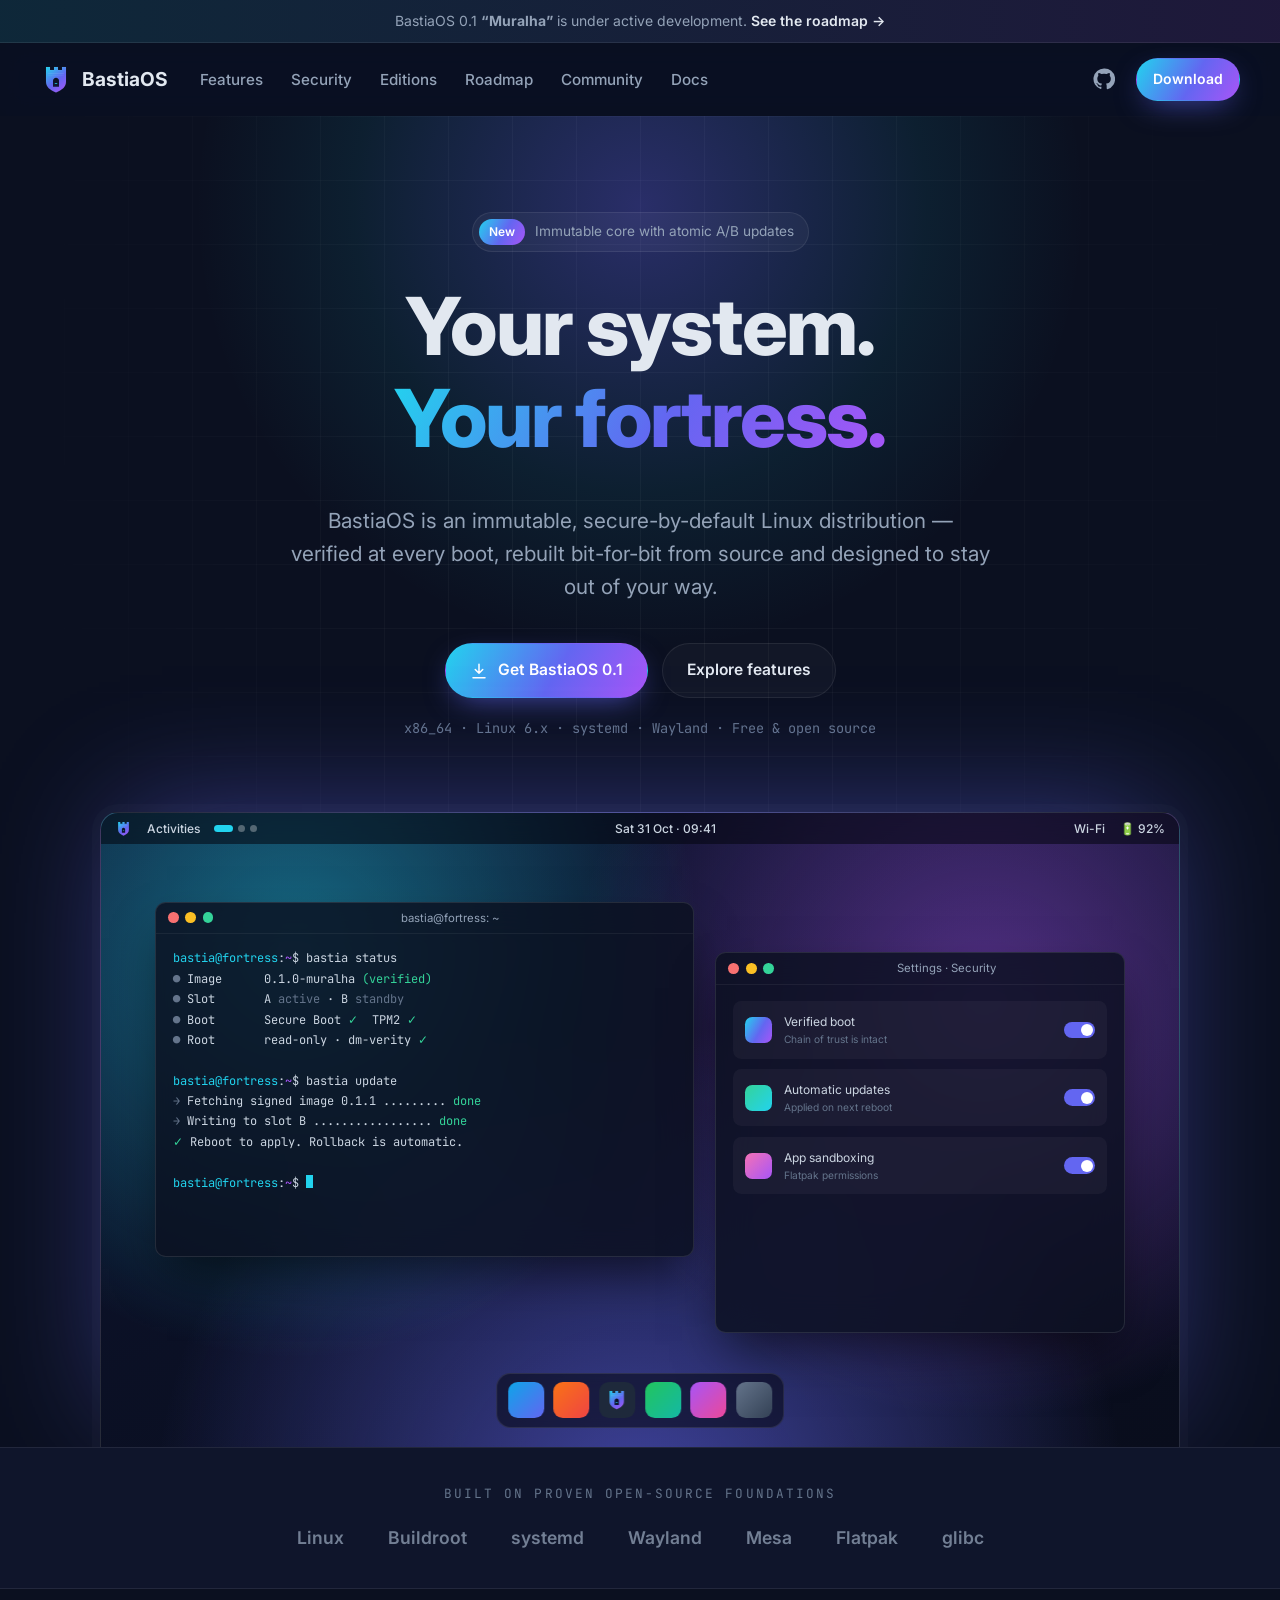
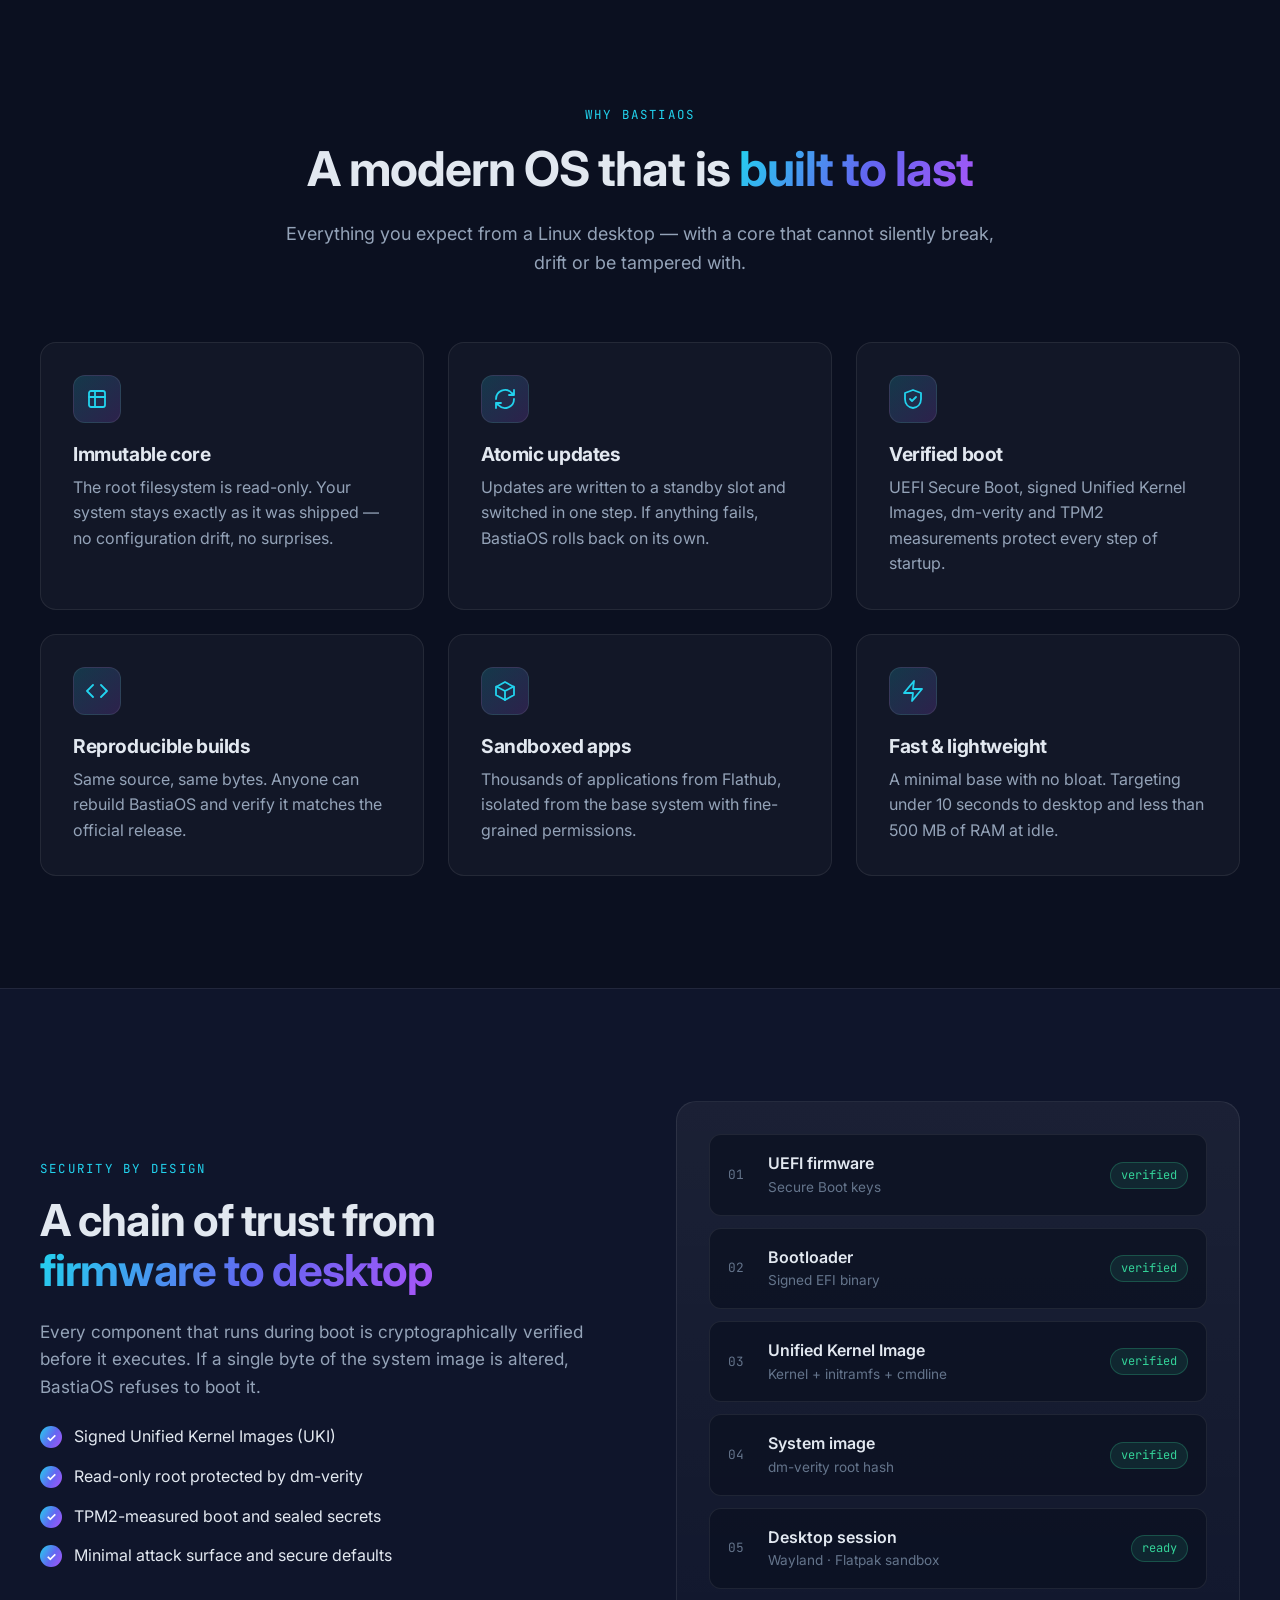
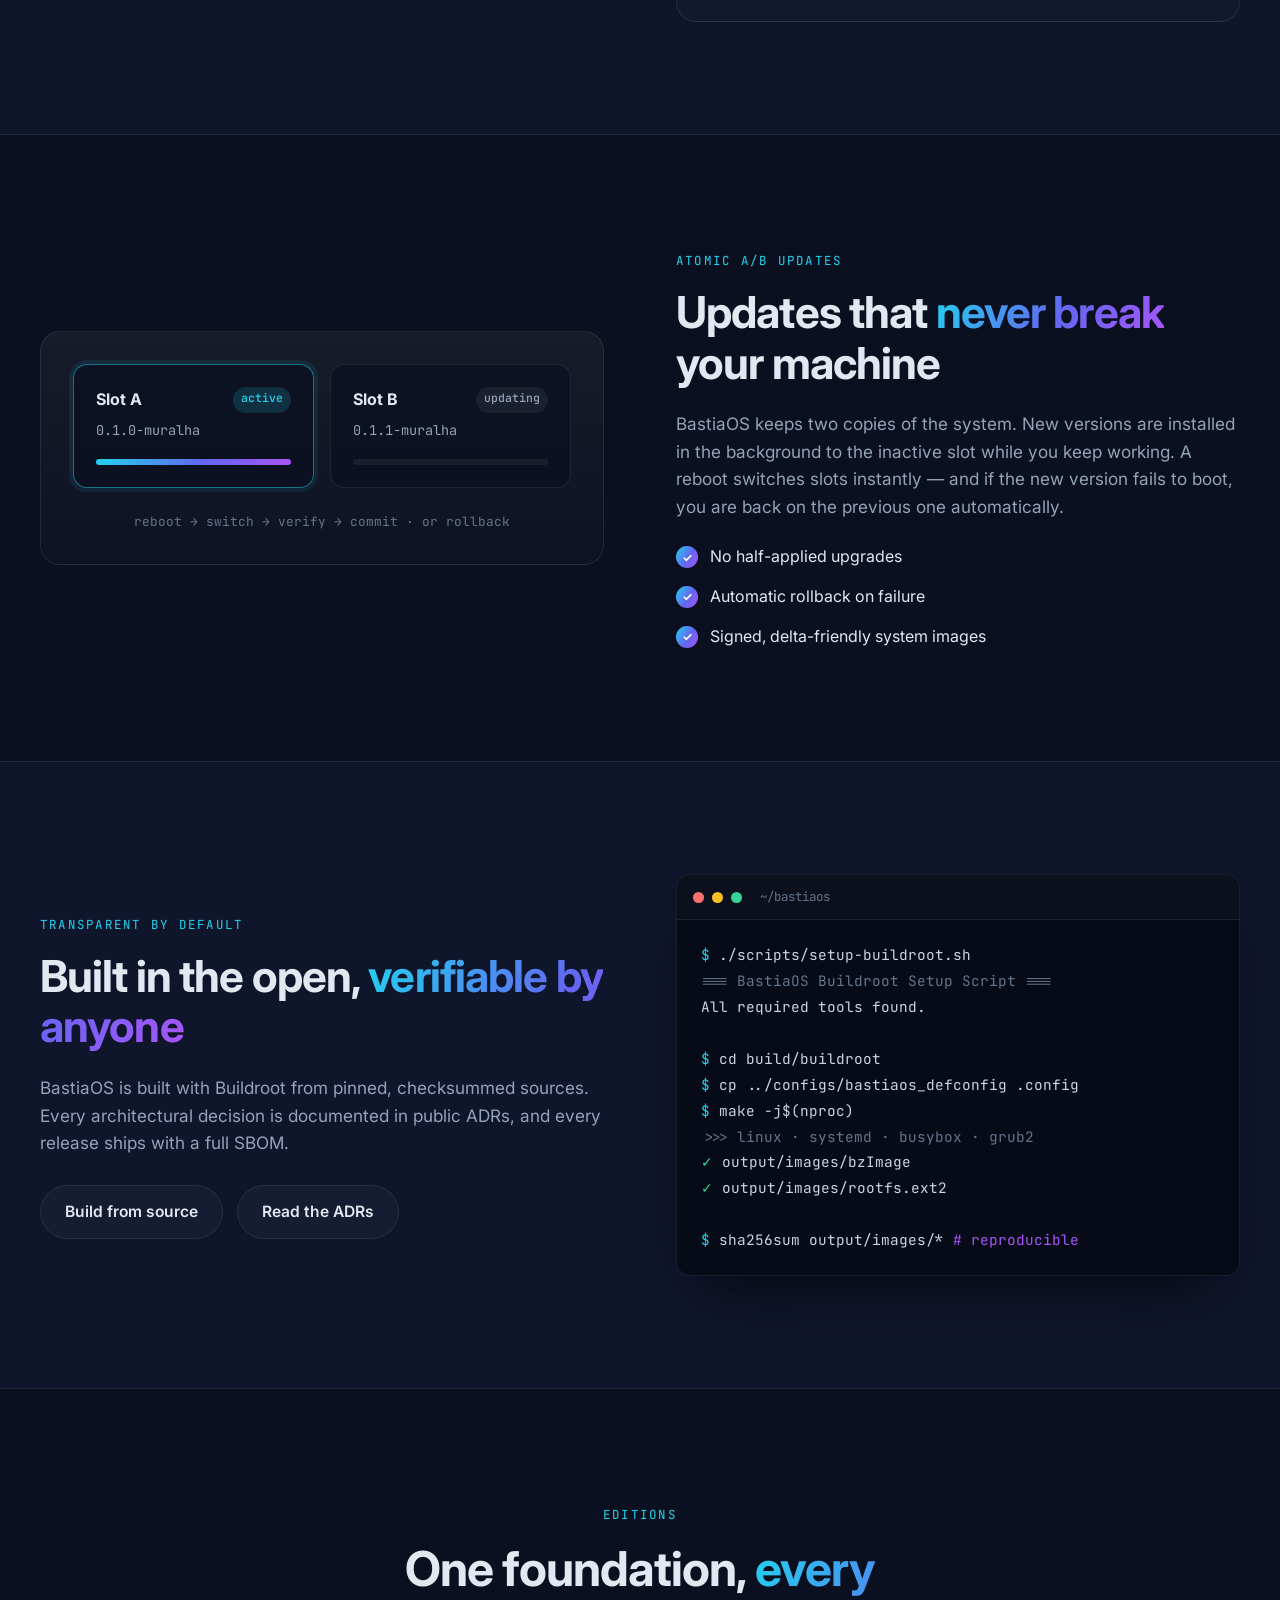
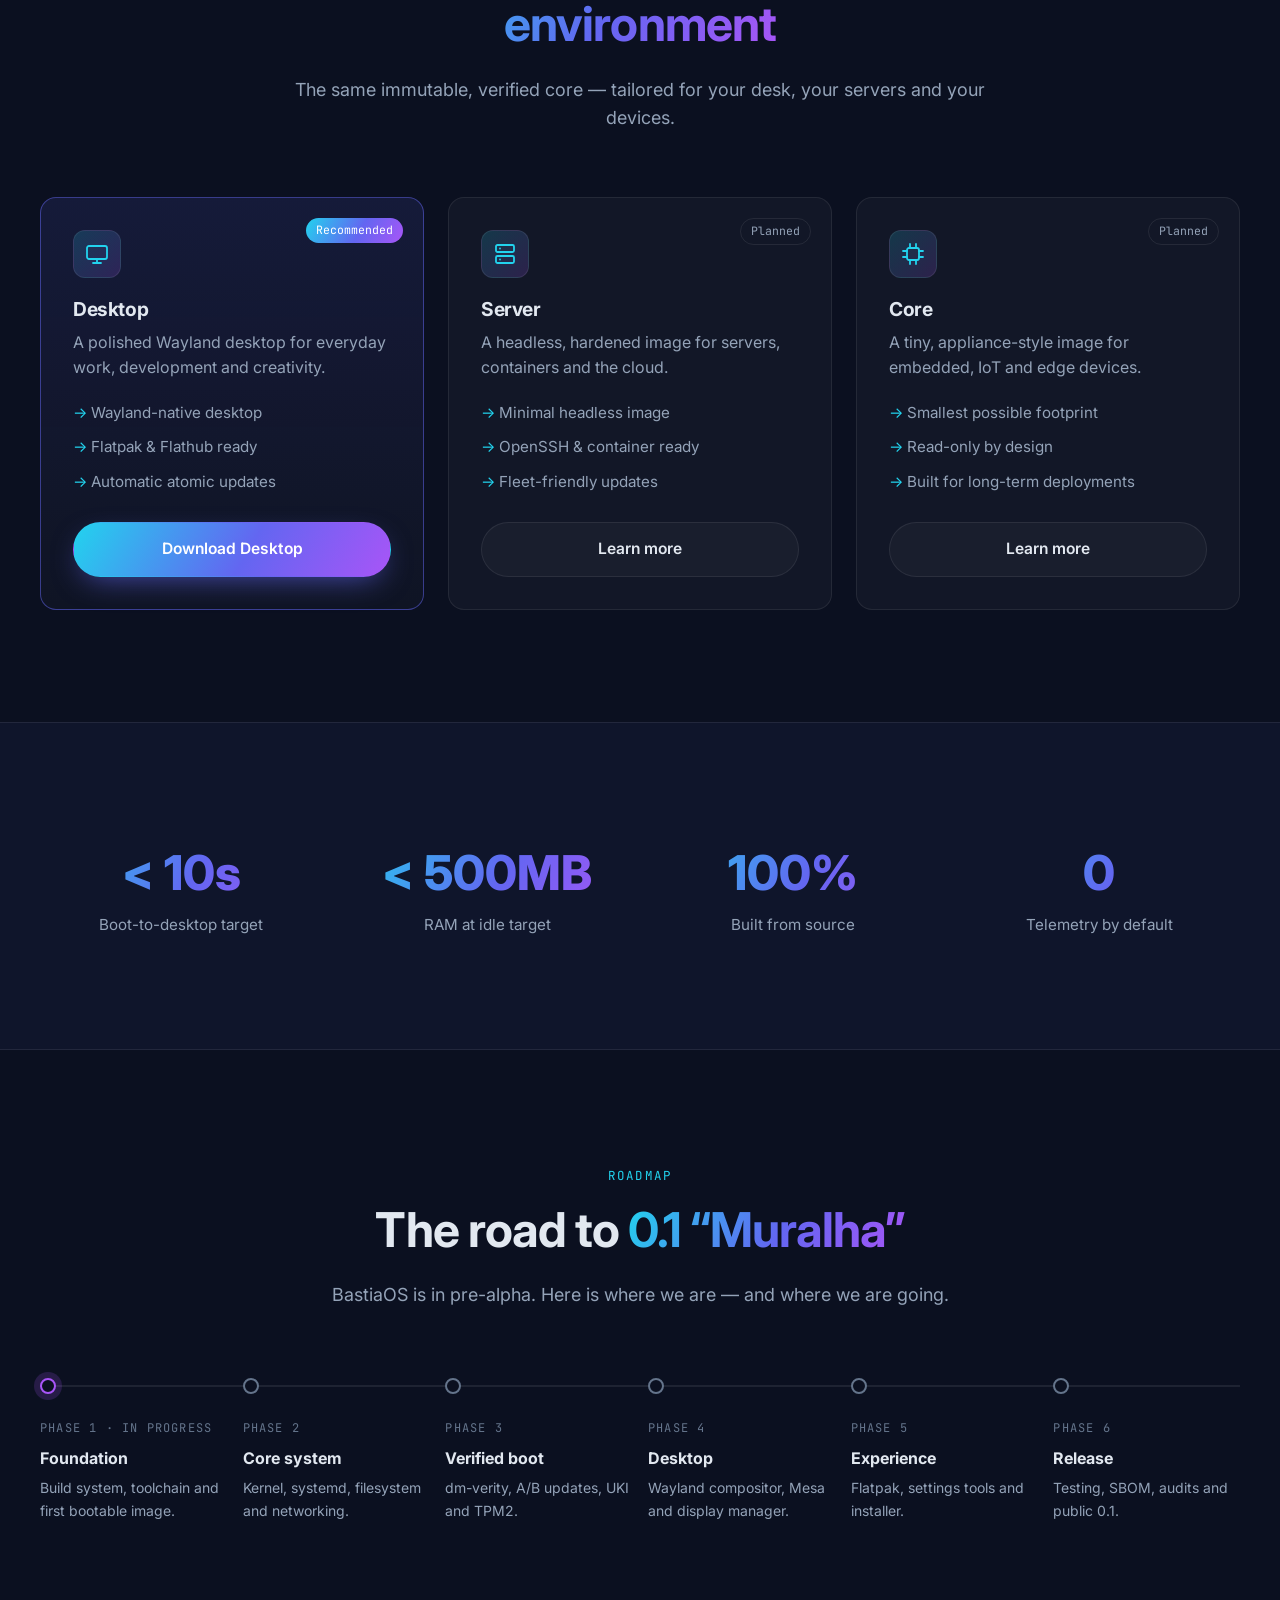
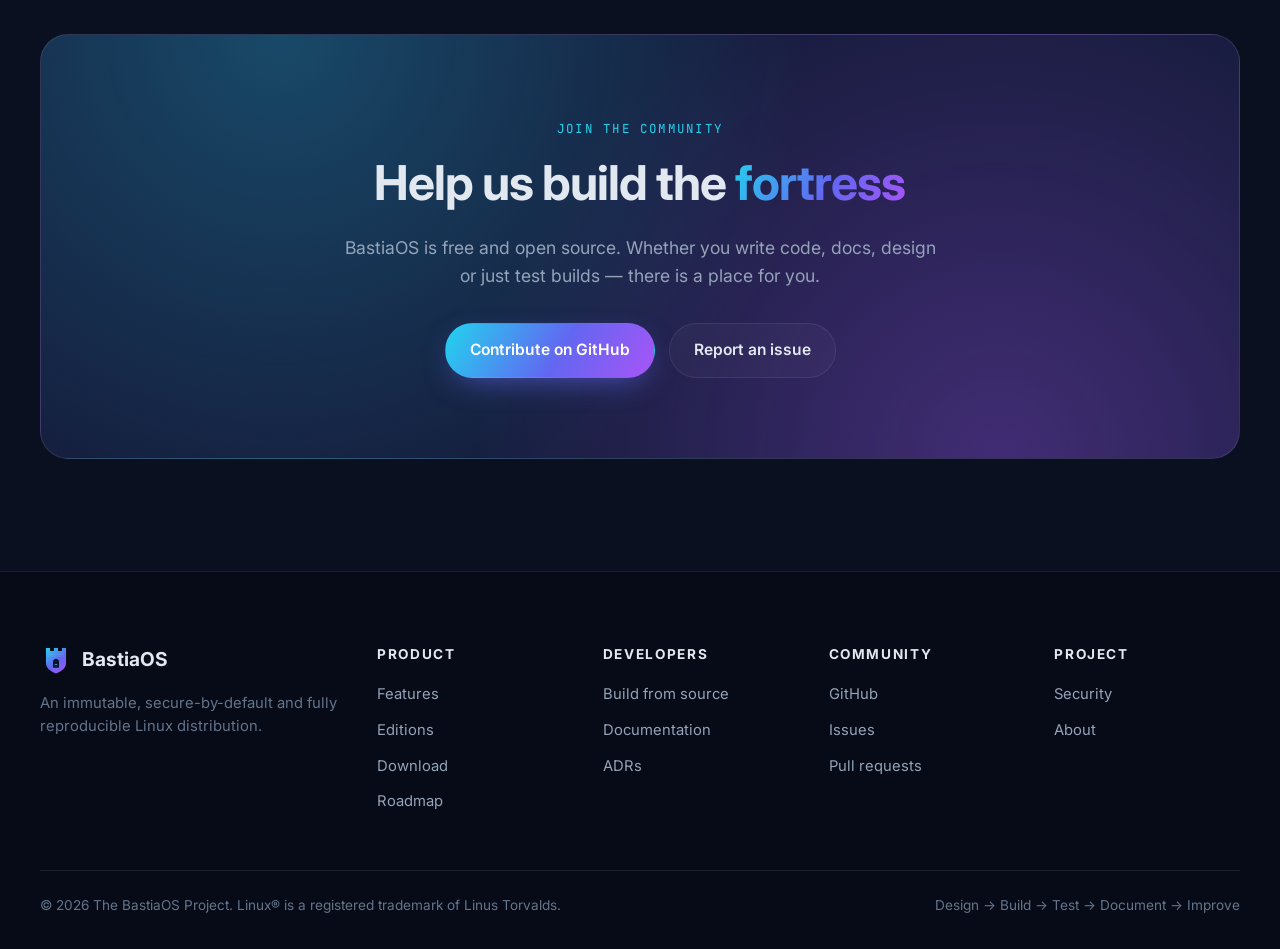
==== index.html @ 3f75fd05 "feat: initial BastiaOS landing and download pages" ====
<!DOCTYPE html>
<html lang="en">
<head>
  <meta charset="UTF-8">
  <meta name="viewport" content="width=device-width, initial-scale=1.0">
  <title>BastiaOS — Your system. Your fortress.</title>
  <meta name="description" content="BastiaOS is an immutable, secure-by-default and fully reproducible Linux distribution with atomic updates, verified boot and a Wayland-native desktop.">
  <meta name="theme-color" content="#0b1020">
  <meta property="og:title" content="BastiaOS — Your system. Your fortress.">
  <meta property="og:description" content="An immutable, secure-by-default and fully reproducible Linux distribution.">
  <meta property="og:image" content="assets/img/boot-splash.svg">
  <link rel="icon" href="assets/img/logo-mark.svg" type="image/svg+xml">
  <link rel="preconnect" href="https://fonts.googleapis.com">
  <link rel="preconnect" href="https://fonts.gstatic.com" crossorigin>
  <link href="https://fonts.googleapis.com/css2?family=Inter:wght@400;500;600;700;800&family=JetBrains+Mono:wght@400;500&display=swap" rel="stylesheet">
  <link rel="stylesheet" href="css/style.css">
</head>
<body>

  <div class="announce">
    BastiaOS 0.1 <b>“Muralha”</b> is under active development. <a href="#roadmap">See the roadmap →</a>
  </div>

  <header class="nav" id="nav">
    <div class="container nav-inner">
      <a href="index.html" class="brand"><img src="assets/img/logo-mark.svg" alt="">BastiaOS</a>
      <ul class="nav-links">
        <li><a href="#features">Features</a></li>
        <li><a href="#security">Security</a></li>
        <li><a href="#editions">Editions</a></li>
        <li><a href="#roadmap">Roadmap</a></li>
        <li><a href="#community">Community</a></li>
        <li><a href="https://github.com/LeooMatheuss/bastiaos/tree/main/docs" target="_blank" rel="noopener">Docs</a></li>
      </ul>
      <div class="nav-cta">
        <a class="icon-link" href="https://github.com/LeooMatheuss/bastiaos" target="_blank" rel="noopener" aria-label="GitHub">
          <svg viewBox="0 0 24 24" fill="currentColor"><path d="M12 .5a11.5 11.5 0 0 0-3.64 22.41c.58.1.79-.25.79-.56v-2c-3.2.7-3.88-1.37-3.88-1.37-.53-1.33-1.28-1.69-1.28-1.69-1.05-.71.08-.7.08-.7 1.16.08 1.77 1.19 1.77 1.19 1.03 1.77 2.7 1.26 3.36.96.1-.75.4-1.26.73-1.55-2.55-.29-5.24-1.28-5.24-5.69 0-1.26.45-2.28 1.19-3.09-.12-.29-.52-1.46.11-3.05 0 0 .97-.31 3.17 1.18a11 11 0 0 1 5.78 0c2.2-1.49 3.17-1.18 3.17-1.18.63 1.59.23 2.76.11 3.05.74.81 1.19 1.83 1.19 3.09 0 4.42-2.69 5.39-5.26 5.68.41.36.78 1.06.78 2.14v3.17c0 .31.21.67.8.56A11.5 11.5 0 0 0 12 .5Z"/></svg>
        </a>
        <a href="download.html" class="btn btn-primary btn-sm">Download</a>
        <button class="menu-toggle" aria-label="Open menu" aria-expanded="false">
          <svg viewBox="0 0 24 24" fill="none" stroke="currentColor" stroke-width="2" stroke-linecap="round"><path d="M4 7h16M4 12h16M4 17h16"/></svg>
        </button>
      </div>
    </div>
  </header>

  <main>
    <section class="hero">
      <div class="hero-glow"></div>
      <div class="container">
        <div class="pill reveal"><b>New</b> Immutable core with atomic A/B updates</div>
        <h1 class="reveal">Your system.<br><span class="grad-text">Your fortress.</span></h1>
        <p class="lead reveal">BastiaOS is an immutable, secure-by-default Linux distribution — verified at every boot, rebuilt bit-for-bit from source and designed to stay out of your way.</p>
        <div class="hero-actions reveal">
          <a href="download.html" class="btn btn-primary">
            <svg viewBox="0 0 24 24" fill="none" stroke="currentColor" stroke-width="2" stroke-linecap="round" stroke-linejoin="round"><path d="M12 3v12m0 0 5-5m-5 5-5-5M4 21h16"/></svg>
            Get BastiaOS 0.1
          </a>
          <a href="#features" class="btn btn-ghost">Explore features</a>
        </div>
        <p class="hero-meta reveal">x86_64 · Linux 6.x · systemd · Wayland · Free &amp; open source</p>

        <div class="mockup-wrap">
          <div class="mockup" id="mockup" aria-label="BastiaOS desktop preview" role="img">
            <div class="mk-bar">
              <div class="l"><span class="dot"></span><span>Activities</span><span class="ws"><i></i><i></i><i></i></span></div>
              <div>Sat 31 Oct · 09:41</div>
              <div class="r"><span>Wi-Fi</span><span>🔋 92%</span></div>
            </div>
            <div class="mk-win mk-term">
              <div class="mk-head"><i></i><i></i><i></i><span>bastia@fortress: ~</span></div>
<pre><span class="p">bastia@fortress</span>:<span class="c">~</span>$ bastia status
<span class="d">●</span> Image      0.1.0-muralha <span class="ok">(verified)</span>
<span class="d">●</span> Slot       A <span class="d">active</span> · B <span class="d">standby</span>
<span class="d">●</span> Boot       Secure Boot <span class="ok">✓</span>  TPM2 <span class="ok">✓</span>
<span class="d">●</span> Root       read-only · dm-verity <span class="ok">✓</span>

<span class="p">bastia@fortress</span>:<span class="c">~</span>$ bastia update
<span class="d">→</span> Fetching signed image 0.1.1 ......... <span class="ok">done</span>
<span class="d">→</span> Writing to slot B ................. <span class="ok">done</span>
<span class="ok">✓</span> Reboot to apply. Rollback is automatic.

<span class="p">bastia@fortress</span>:<span class="c">~</span>$ <span class="cursor"></span></pre>
            </div>
            <div class="mk-win mk-set">
              <div class="mk-head"><i></i><i></i><i></i><span>Settings · Security</span></div>
              <div class="body">
                <div class="row"><span class="ico"></span><div>Verified boot<small>Chain of trust is intact</small></div><span class="tog"></span></div>
                <div class="row"><span class="ico b"></span><div>Automatic updates<small>Applied on next reboot</small></div><span class="tog"></span></div>
                <div class="row"><span class="ico c"></span><div>App sandboxing<small>Flatpak permissions</small></div><span class="tog"></span></div>
              </div>
            </div>
            <div class="mk-dock"><i></i><i></i><i></i><i></i><i></i><i></i></div>
          </div>
        </div>
      </div>
    </section>

    <section class="stack">
      <div class="container">
        <p>Built on proven open-source foundations</p>
        <ul>
          <li>Linux</li><li>Buildroot</li><li>systemd</li><li>Wayland</li><li>Mesa</li><li>Flatpak</li><li>glibc</li>
        </ul>
      </div>
    </section>

    <section class="section" id="features">
      <div class="container">
        <div class="section-head reveal">
          <span class="eyebrow">Why BastiaOS</span>
          <h2>A modern OS that is <span class="grad-text">built to last</span></h2>
          <p>Everything you expect from a Linux desktop — with a core that cannot silently break, drift or be tampered with.</p>
        </div>
        <div class="grid grid-3">
          <article class="card reveal">
            <div class="ficon"><svg viewBox="0 0 24 24" fill="none" stroke="currentColor" stroke-width="1.8" stroke-linecap="round" stroke-linejoin="round"><rect x="4" y="4" width="16" height="16" rx="2"/><path d="M4 10h16M10 4v16"/></svg></div>
            <h3>Immutable core</h3>
            <p>The root filesystem is read-only. Your system stays exactly as it was shipped — no configuration drift, no surprises.</p>
          </article>
          <article class="card reveal">
            <div class="ficon"><svg viewBox="0 0 24 24" fill="none" stroke="currentColor" stroke-width="1.8" stroke-linecap="round" stroke-linejoin="round"><path d="M3 12a9 9 0 0 1 15.5-6.2L21 8M21 3v5h-5M21 12a9 9 0 0 1-15.5 6.2L3 16M3 21v-5h5"/></svg></div>
            <h3>Atomic updates</h3>
            <p>Updates are written to a standby slot and switched in one step. If anything fails, BastiaOS rolls back on its own.</p>
          </article>
          <article class="card reveal">
            <div class="ficon"><svg viewBox="0 0 24 24" fill="none" stroke="currentColor" stroke-width="1.8" stroke-linecap="round" stroke-linejoin="round"><path d="M12 3 4 6v6c0 5 3.4 8.4 8 9 4.6-.6 8-4 8-9V6l-8-3Z"/><path d="m9 12 2 2 4-4"/></svg></div>
            <h3>Verified boot</h3>
            <p>UEFI Secure Boot, signed Unified Kernel Images, dm-verity and TPM2 measurements protect every step of startup.</p>
          </article>
          <article class="card reveal">
            <div class="ficon"><svg viewBox="0 0 24 24" fill="none" stroke="currentColor" stroke-width="1.8" stroke-linecap="round" stroke-linejoin="round"><path d="M16 18l6-6-6-6M8 6l-6 6 6 6"/></svg></div>
            <h3>Reproducible builds</h3>
            <p>Same source, same bytes. Anyone can rebuild BastiaOS and verify it matches the official release.</p>
          </article>
          <article class="card reveal">
            <div class="ficon"><svg viewBox="0 0 24 24" fill="none" stroke="currentColor" stroke-width="1.8" stroke-linecap="round" stroke-linejoin="round"><path d="M21 16V8l-9-5-9 5v8l9 5 9-5Z"/><path d="M3.3 7.5 12 12l8.7-4.5M12 21V12"/></svg></div>
            <h3>Sandboxed apps</h3>
            <p>Thousands of applications from Flathub, isolated from the base system with fine-grained permissions.</p>
          </article>
          <article class="card reveal">
            <div class="ficon"><svg viewBox="0 0 24 24" fill="none" stroke="currentColor" stroke-width="1.8" stroke-linecap="round" stroke-linejoin="round"><path d="M13 2 3 14h9l-1 8 10-12h-9l1-8Z"/></svg></div>
            <h3>Fast &amp; lightweight</h3>
            <p>A minimal base with no bloat. Targeting under 10 seconds to desktop and less than 500 MB of RAM at idle.</p>
          </article>
        </div>
      </div>
    </section>

    <section class="section alt" id="security">
      <div class="container split">
        <div class="text reveal">
          <span class="eyebrow">Security by design</span>
          <h2>A chain of trust from <span class="grad-text">firmware to desktop</span></h2>
          <p>Every component that runs during boot is cryptographically verified before it executes. If a single byte of the system image is altered, BastiaOS refuses to boot it.</p>
          <ul class="checks">
            <li>Signed Unified Kernel Images (UKI)</li>
            <li>Read-only root protected by dm-verity</li>
            <li>TPM2-measured boot and sealed secrets</li>
            <li>Minimal attack surface and secure defaults</li>
          </ul>
        </div>
        <div class="panel reveal">
          <div class="chain">
            <div class="chain-step"><span class="n">01</span><div><b>UEFI firmware</b><small>Secure Boot keys</small></div><span class="st">verified</span></div>
            <div class="chain-step"><span class="n">02</span><div><b>Bootloader</b><small>Signed EFI binary</small></div><span class="st">verified</span></div>
            <div class="chain-step"><span class="n">03</span><div><b>Unified Kernel Image</b><small>Kernel + initramfs + cmdline</small></div><span class="st">verified</span></div>
            <div class="chain-step"><span class="n">04</span><div><b>System image</b><small>dm-verity root hash</small></div><span class="st">verified</span></div>
            <div class="chain-step"><span class="n">05</span><div><b>Desktop session</b><small>Wayland · Flatpak sandbox</small></div><span class="st">ready</span></div>
          </div>
        </div>
      </div>
    </section>

    <section class="section">
      <div class="container split rev">
        <div class="text reveal">
          <span class="eyebrow">Atomic A/B updates</span>
          <h2>Updates that <span class="grad-text">never break</span> your machine</h2>
          <p>BastiaOS keeps two copies of the system. New versions are installed in the background to the inactive slot while you keep working. A reboot switches slots instantly — and if the new version fails to boot, you are back on the previous one automatically.</p>
          <ul class="checks">
            <li>No half-applied upgrades</li>
            <li>Automatic rollback on failure</li>
            <li>Signed, delta-friendly system images</li>
          </ul>
        </div>
        <div class="panel reveal">
          <div class="ab">
            <div class="slot active"><h4>Slot A <span>active</span></h4><code>0.1.0-muralha</code><div class="bar"><i></i></div></div>
            <div class="slot"><h4>Slot B <span>updating</span></h4><code>0.1.1-muralha</code><div class="bar"><i></i></div></div>
            <div class="ab-foot">reboot → switch → verify → commit · or rollback</div>
          </div>
        </div>
      </div>
    </section>

    <section class="section alt">
      <div class="container split">
        <div class="text reveal">
          <span class="eyebrow">Transparent by default</span>
          <h2>Built in the open, <span class="grad-text">verifiable by anyone</span></h2>
          <p>BastiaOS is built with Buildroot from pinned, checksummed sources. Every architectural decision is documented in public ADRs, and every release ships with a full SBOM.</p>
          <div class="hero-actions" style="justify-content:flex-start;margin-top:28px">
            <a href="download.html#source" class="btn btn-ghost">Build from source</a>
            <a href="https://github.com/LeooMatheuss/bastiaos/tree/main/docs/decisions" target="_blank" rel="noopener" class="btn btn-ghost">Read the ADRs</a>
          </div>
        </div>
        <div class="term reveal">
          <div class="term-head"><i></i><i></i><i></i><span>~/bastiaos</span></div>
<pre><span class="p">$</span> ./scripts/setup-buildroot.sh
<span class="d">=== BastiaOS Buildroot Setup Script ===</span>
All required tools found.

<span class="p">$</span> cd build/buildroot
<span class="p">$</span> cp ../configs/bastiaos_defconfig .config
<span class="p">$</span> make -j$(nproc)
<span class="d">>>> linux · systemd · busybox · grub2</span>
<span class="ok">✓</span> output/images/bzImage
<span class="ok">✓</span> output/images/rootfs.ext2

<span class="p">$</span> sha256sum output/images/* <span class="c"># reproducible</span></pre>
        </div>
      </div>
    </section>

    <section class="section" id="editions">
      <div class="container">
        <div class="section-head reveal">
          <span class="eyebrow">Editions</span>
          <h2>One foundation, <span class="grad-text">every environment</span></h2>
          <p>The same immutable, verified core — tailored for your desk, your servers and your devices.</p>
        </div>
        <div class="grid grid-3">
          <article class="card edition featured reveal">
            <span class="tag">Recommended</span>
            <div class="ficon"><svg viewBox="0 0 24 24" fill="none" stroke="currentColor" stroke-width="1.8" stroke-linecap="round" stroke-linejoin="round"><rect x="2" y="4" width="20" height="13" rx="2"/><path d="M8 21h8M12 17v4"/></svg></div>
            <h3>Desktop</h3>
            <p>A polished Wayland desktop for everyday work, development and creativity.</p>
            <ul><li>Wayland-native desktop</li><li>Flatpak &amp; Flathub ready</li><li>Automatic atomic updates</li></ul>
            <a href="download.html" class="btn btn-primary">Download Desktop</a>
          </article>
          <article class="card edition reveal">
            <span class="tag">Planned</span>
            <div class="ficon"><svg viewBox="0 0 24 24" fill="none" stroke="currentColor" stroke-width="1.8" stroke-linecap="round" stroke-linejoin="round"><rect x="3" y="3" width="18" height="7" rx="1.5"/><rect x="3" y="14" width="18" height="7" rx="1.5"/><path d="M7 6.5h.01M7 17.5h.01"/></svg></div>
            <h3>Server</h3>
            <p>A headless, hardened image for servers, containers and the cloud.</p>
            <ul><li>Minimal headless image</li><li>OpenSSH &amp; container ready</li><li>Fleet-friendly updates</li></ul>
            <a href="download.html" class="btn btn-ghost">Learn more</a>
          </article>
          <article class="card edition reveal">
            <span class="tag">Planned</span>
            <div class="ficon"><svg viewBox="0 0 24 24" fill="none" stroke="currentColor" stroke-width="1.8" stroke-linecap="round" stroke-linejoin="round"><rect x="6" y="6" width="12" height="12" rx="2"/><path d="M9 2v4M15 2v4M9 18v4M15 18v4M2 9h4M2 15h4M18 9h4M18 15h4"/></svg></div>
            <h3>Core</h3>
            <p>A tiny, appliance-style image for embedded, IoT and edge devices.</p>
            <ul><li>Smallest possible footprint</li><li>Read-only by design</li><li>Built for long-term deployments</li></ul>
            <a href="download.html" class="btn btn-ghost">Learn more</a>
          </article>
        </div>
      </div>
    </section>

    <section class="section alt">
      <div class="container">
        <div class="stats">
          <div class="stat reveal"><b class="grad-text">&lt; 10s</b><span>Boot-to-desktop target</span></div>
          <div class="stat reveal"><b class="grad-text">&lt; 500MB</b><span>RAM at idle target</span></div>
          <div class="stat reveal"><b class="grad-text">100%</b><span>Built from source</span></div>
          <div class="stat reveal"><b class="grad-text">0</b><span>Telemetry by default</span></div>
        </div>
      </div>
    </section>

    <section class="section" id="roadmap">
      <div class="container">
        <div class="section-head reveal">
          <span class="eyebrow">Roadmap</span>
          <h2>The road to <span class="grad-text">0.1 “Muralha”</span></h2>
          <p>BastiaOS is in pre-alpha. Here is where we are — and where we are going.</p>
        </div>
        <div class="timeline reveal">
          <div class="tl now"><small>Phase 1 · in progress</small><h4>Foundation</h4><p>Build system, toolchain and first bootable image.</p></div>
          <div class="tl"><small>Phase 2</small><h4>Core system</h4><p>Kernel, systemd, filesystem and networking.</p></div>
          <div class="tl"><small>Phase 3</small><h4>Verified boot</h4><p>dm-verity, A/B updates, UKI and TPM2.</p></div>
          <div class="tl"><small>Phase 4</small><h4>Desktop</h4><p>Wayland compositor, Mesa and display manager.</p></div>
          <div class="tl"><small>Phase 5</small><h4>Experience</h4><p>Flatpak, settings tools and installer.</p></div>
          <div class="tl"><small>Phase 6</small><h4>Release</h4><p>Testing, SBOM, audits and public 0.1.</p></div>
        </div>
      </div>
    </section>

    <section class="section" id="community" style="padding-top:0">
      <div class="container">
        <div class="cta reveal">
          <span class="eyebrow">Join the community</span>
          <h2>Help us build the <span class="grad-text">fortress</span></h2>
          <p>BastiaOS is free and open source. Whether you write code, docs, design or just test builds — there is a place for you.</p>
          <div class="hero-actions">
            <a href="https://github.com/LeooMatheuss/bastiaos" target="_blank" rel="noopener" class="btn btn-primary">Contribute on GitHub</a>
            <a href="https://github.com/LeooMatheuss/bastiaos/issues" target="_blank" rel="noopener" class="btn btn-ghost">Report an issue</a>
          </div>
        </div>
      </div>
    </section>
  </main>

  <footer class="footer">
    <div class="container">
      <div class="footer-grid">
        <div class="about">
          <a href="index.html" class="brand"><img src="assets/img/logo-mark.svg" alt="">BastiaOS</a>
          <p>An immutable, secure-by-default and fully reproducible Linux distribution.</p>
        </div>
        <div><h5>Product</h5><ul><li><a href="#features">Features</a></li><li><a href="#editions">Editions</a></li><li><a href="download.html">Download</a></li><li><a href="#roadmap">Roadmap</a></li></ul></div>
        <div><h5>Developers</h5><ul><li><a href="download.html#source">Build from source</a></li><li><a href="https://github.com/LeooMatheuss/bastiaos/tree/main/docs" target="_blank" rel="noopener">Documentation</a></li><li><a href="https://github.com/LeooMatheuss/bastiaos/tree/main/docs/decisions" target="_blank" rel="noopener">ADRs</a></li></ul></div>
        <div><h5>Community</h5><ul><li><a href="https://github.com/LeooMatheuss/bastiaos" target="_blank" rel="noopener">GitHub</a></li><li><a href="https://github.com/LeooMatheuss/bastiaos/issues" target="_blank" rel="noopener">Issues</a></li><li><a href="https://github.com/LeooMatheuss/bastiaos/pulls" target="_blank" rel="noopener">Pull requests</a></li></ul></div>
        <div><h5>Project</h5><ul><li><a href="#security">Security</a></li><li><a href="https://github.com/LeooMatheuss/bastiaos/blob/main/README.md" target="_blank" rel="noopener">About</a></li></ul></div>
      </div>
      <div class="footer-bottom">
        <span>© <span id="year">2026</span> The BastiaOS Project. Linux® is a registered trademark of Linus Torvalds.</span>
        <span>Design → Build → Test → Document → Improve</span>
      </div>
    </div>
  </footer>

  <script src="js/main.js"></script>
</body>
</html>
---- css/style.css ----
:root {
  --cyan: #22d3ee;
  --indigo: #6366f1;
  --violet: #a855f7;
  --night: #0b1020;
  --night-2: #0f152b;
  --night-3: #151b3b;
  --ink: #e2e8f0;
  --muted: #94a3b8;
  --dim: #64748b;
  --line: rgba(255, 255, 255, 0.08);
  --card: rgba(255, 255, 255, 0.03);
  --grad: linear-gradient(120deg, var(--cyan), var(--indigo) 55%, var(--violet));
  --radius: 16px;
  --max: 1200px;
  --font: "Inter", system-ui, -apple-system, "Segoe UI", Ubuntu, Roboto, sans-serif;
  --mono: "JetBrains Mono", "Fira Code", ui-monospace, Menlo, Consolas, monospace;
}

*, *::before, *::after { box-sizing: border-box; }
html { scroll-behavior: smooth; }
body {
  margin: 0;
  font-family: var(--font);
  background: var(--night);
  color: var(--ink);
  line-height: 1.6;
  -webkit-font-smoothing: antialiased;
}
img { max-width: 100%; display: block; }
a { color: inherit; text-decoration: none; }
code, pre { font-family: var(--mono); }
h1, h2, h3 { line-height: 1.15; letter-spacing: -0.02em; margin: 0 0 0.5em; }
p { margin: 0 0 1em; }

.container { width: min(var(--max), 100% - 48px); margin-inline: auto; }
.grad-text { background: var(--grad); -webkit-background-clip: text; background-clip: text; color: transparent; }
.eyebrow {
  display: inline-block; font-family: var(--mono); font-size: 0.78rem; letter-spacing: 0.18em;
  text-transform: uppercase; color: var(--cyan); margin-bottom: 1rem;
}
.section { padding: 112px 0; position: relative; }
.section-head { max-width: 720px; margin: 0 auto 64px; text-align: center; }
.section-head h2 { font-size: clamp(2rem, 4vw, 3rem); }
.section-head p { color: var(--muted); font-size: 1.125rem; }
.alt { background: var(--night-2); border-block: 1px solid var(--line); }

/* Buttons */
.btn {
  display: inline-flex; align-items: center; gap: 10px; padding: 14px 24px; border-radius: 999px;
  font-weight: 600; font-size: 0.975rem; border: 1px solid transparent; cursor: pointer;
  transition: transform .2s, box-shadow .2s, background .2s, border-color .2s; font-family: inherit;
}
.btn svg { width: 18px; height: 18px; }
.btn-primary { background: var(--grad); color: #fff; box-shadow: 0 10px 30px -10px rgba(99, 102, 241, .7); }
.btn-primary:hover { transform: translateY(-2px); box-shadow: 0 16px 40px -12px rgba(99, 102, 241, .9); }
.btn-ghost { border-color: var(--line); background: rgba(255,255,255,.03); color: var(--ink); }
.btn-ghost:hover { border-color: rgba(255,255,255,.25); background: rgba(255,255,255,.06); }
.btn[disabled], .btn.is-disabled { opacity: .45; pointer-events: none; }
.btn-sm { padding: 9px 16px; font-size: .875rem; }

/* Announcement + Nav */
.announce {
  background: linear-gradient(90deg, rgba(34,211,238,.12), rgba(168,85,247,.12));
  border-bottom: 1px solid var(--line); font-size: .875rem; text-align: center; padding: 10px 16px; color: var(--muted);
}
.announce a { color: var(--ink); font-weight: 600; }
.announce a:hover { text-decoration: underline; }

.nav {
  position: sticky; top: 0; z-index: 50; backdrop-filter: saturate(160%) blur(14px);
  background: rgba(11, 16, 32, .72); border-bottom: 1px solid transparent; transition: border-color .3s;
}
.nav.scrolled { border-color: var(--line); }
.nav-inner { display: flex; align-items: center; height: 72px; gap: 32px; }
.brand { display: flex; align-items: center; gap: 10px; font-weight: 700; font-size: 1.2rem; }
.brand img { width: 32px; height: 32px; }
.nav-links { display: flex; gap: 28px; list-style: none; margin: 0; padding: 0; }
.nav-links a { color: var(--muted); font-size: .95rem; font-weight: 500; transition: color .2s; }
.nav-links a:hover, .nav-links a.active { color: var(--ink); }
.nav-cta { margin-left: auto; display: flex; gap: 12px; align-items: center; }
.icon-link { color: var(--muted); display: grid; place-items: center; width: 40px; height: 40px; border-radius: 10px; }
.icon-link:hover { color: var(--ink); background: rgba(255,255,255,.05); }
.icon-link svg { width: 22px; height: 22px; }
.menu-toggle { display: none; background: none; border: 0; color: var(--ink); cursor: pointer; padding: 8px; }
.menu-toggle svg { width: 26px; height: 26px; }

/* Hero */
.hero { position: relative; padding: 96px 0 0; overflow: hidden; text-align: center; }
.hero::before {
  content: ""; position: absolute; inset: 0; pointer-events: none;
  background-image: linear-gradient(var(--line) 1px, transparent 1px), linear-gradient(90deg, var(--line) 1px, transparent 1px);
  background-size: 64px 64px; mask-image: radial-gradient(ellipse at 50% 20%, #000 20%, transparent 70%);
  opacity: .5;
}
.hero-glow {
  position: absolute; width: 900px; height: 900px; left: 50%; top: -360px; transform: translateX(-50%);
  background: radial-gradient(circle, rgba(99,102,241,.35), rgba(34,211,238,.08) 45%, transparent 70%); pointer-events: none;
}
.hero .container { position: relative; }
.pill {
  display: inline-flex; align-items: center; gap: 10px; padding: 6px 14px 6px 6px; border-radius: 999px;
  border: 1px solid var(--line); background: rgba(255,255,255,.04); font-size: .85rem; color: var(--muted); margin-bottom: 28px;
}
.pill b { background: var(--grad); color: #fff; padding: 3px 10px; border-radius: 999px; font-size: .75rem; font-weight: 600; }
.hero h1 { font-size: clamp(2.6rem, 6.5vw, 5rem); font-weight: 800; max-width: 960px; margin-inline: auto; }
.hero .lead { font-size: clamp(1.05rem, 2vw, 1.3rem); color: var(--muted); max-width: 700px; margin: 0 auto 40px; }
.hero-actions { display: flex; gap: 14px; justify-content: center; flex-wrap: wrap; }
.hero-meta { margin-top: 20px; font-size: .85rem; color: var(--dim); font-family: var(--mono); }

/* Desktop mockup */
.mockup-wrap { margin-top: 72px; perspective: 1800px; }
.mockup {
  position: relative; aspect-ratio: 16 / 9.4; max-width: 1080px; margin: 0 auto; border-radius: 18px 18px 0 0;
  overflow: hidden; border: 1px solid rgba(255,255,255,.12); border-bottom: 0;
  box-shadow: 0 -20px 120px -20px rgba(99,102,241,.45), 0 0 0 8px rgba(255,255,255,.02);
  background:
    radial-gradient(circle at 18% 22%, rgba(34,211,238,.45), transparent 40%),
    radial-gradient(circle at 82% 30%, rgba(168,85,247,.45), transparent 42%),
    radial-gradient(circle at 50% 110%, rgba(99,102,241,.6), transparent 55%),
    linear-gradient(160deg, #0d1430, #090d1c);
  text-align: left; font-size: clamp(7px, 1.05vw, 12px);
  transform: rotateX(8deg); transform-origin: bottom; transition: transform .8s ease;
}
.mockup.in { transform: rotateX(0); }
.mk-bar {
  position: absolute; inset: 0 0 auto; height: 2.6em; display: flex; align-items: center; justify-content: space-between;
  padding: 0 1.2em; background: rgba(5,7,15,.55); backdrop-filter: blur(10px); color: #cbd5e1; font-weight: 500;
}
.mk-bar .l, .mk-bar .r { display: flex; gap: 1.2em; align-items: center; }
.mk-bar .dot { width: 1.4em; height: 1.4em; background: url(../assets/img/logo-mark.svg) center/contain no-repeat; }
.mk-bar .ws { display: flex; gap: .4em; }
.mk-bar .ws i { width: .6em; height: .6em; border-radius: 50%; background: rgba(255,255,255,.3); }
.mk-bar .ws i:first-child { width: 1.6em; border-radius: 1em; background: var(--cyan); }
.mk-win {
  position: absolute; border-radius: .9em; overflow: hidden; background: rgba(11,16,32,.82);
  border: 1px solid rgba(255,255,255,.1); backdrop-filter: blur(18px); box-shadow: 0 2em 4em -1em rgba(0,0,0,.6);
}
.mk-head { height: 2.6em; display: flex; align-items: center; gap: .55em; padding: 0 1em; border-bottom: 1px solid rgba(255,255,255,.06); color: var(--muted); }
.mk-head i { width: .9em; height: .9em; border-radius: 50%; background: rgba(255,255,255,.18); }
.mk-head i:nth-child(1) { background: #f87171; } .mk-head i:nth-child(2) { background: #fbbf24; } .mk-head i:nth-child(3) { background: #34d399; }
.mk-head span { margin-left: auto; margin-right: auto; font-size: .95em; }
.mk-term { left: 5%; top: 14%; width: 50%; height: 56%; }
.mk-term pre { margin: 0; padding: 1.2em 1.4em; font-size: 1em; line-height: 1.7; color: #cbd5e1; white-space: pre-wrap; }
.mk-term .p { color: var(--cyan); } .mk-term .ok { color: #34d399; } .mk-term .c { color: var(--violet); } .mk-term .d { color: var(--dim); }
.mk-term .cursor { display: inline-block; width: .6em; height: 1.1em; background: var(--cyan); vertical-align: -0.15em; animation: blink 1.1s steps(1) infinite; }
@keyframes blink { 50% { opacity: 0; } }
.mk-set { right: 5%; top: 22%; width: 38%; height: 60%; }
.mk-set .body { padding: 1.4em; display: grid; gap: .9em; }
.mk-set .row { display: flex; align-items: center; gap: 1em; padding: .9em 1em; border-radius: .7em; background: rgba(255,255,255,.04); color: #cbd5e1; }
.mk-set .row .ico { width: 2.2em; height: 2.2em; border-radius: .6em; background: var(--grad); flex: none; }
.mk-set .row .ico.b { background: linear-gradient(135deg, #34d399, #22d3ee); }
.mk-set .row .ico.c { background: linear-gradient(135deg, #f472b6, #a855f7); }
.mk-set .row small { display: block; color: var(--dim); font-size: .85em; }
.mk-set .tog { margin-left: auto; width: 2.6em; height: 1.4em; border-radius: 1em; background: var(--indigo); position: relative; flex: none; }
.mk-set .tog::after { content: ""; position: absolute; right: .2em; top: .2em; width: 1em; height: 1em; border-radius: 50%; background: #fff; }
.mk-dock {
  position: absolute; left: 50%; bottom: 3%; transform: translateX(-50%); display: flex; gap: .8em; padding: .7em .9em;
  border-radius: 1.2em; background: rgba(5,7,15,.55); border: 1px solid rgba(255,255,255,.1); backdrop-filter: blur(12px);
}
.mk-dock i { width: 3em; height: 3em; border-radius: .8em; display: block; }
.mk-dock i:nth-child(1) { background: linear-gradient(135deg, #0ea5e9, #6366f1); }
.mk-dock i:nth-child(2) { background: linear-gradient(135deg, #f97316, #ef4444); }
.mk-dock i:nth-child(3) { background: #1e293b url(../assets/img/logo-mark.svg) center/65% no-repeat; }
.mk-dock i:nth-child(4) { background: linear-gradient(135deg, #22c55e, #14b8a6); }
.mk-dock i:nth-child(5) { background: linear-gradient(135deg, #a855f7, #ec4899); }
.mk-dock i:nth-child(6) { background: linear-gradient(135deg, #64748b, #334155); }

/* Logos strip */
.stack { border-block: 1px solid var(--line); background: var(--night-2); padding: 36px 0; }
.stack p { text-align: center; color: var(--dim); font-size: .8rem; letter-spacing: .16em; text-transform: uppercase; font-family: var(--mono); margin-bottom: 20px; }
.stack ul { list-style: none; margin: 0; padding: 0; display: flex; flex-wrap: wrap; justify-content: center; gap: 14px 44px; }
.stack li { color: var(--muted); font-weight: 600; font-size: 1.1rem; opacity: .75; transition: opacity .2s; }
.stack li:hover { opacity: 1; }

/* Cards / grid */
.grid { display: grid; gap: 24px; }
.grid-3 { grid-template-columns: repeat(3, 1fr); }
.grid-2 { grid-template-columns: repeat(2, 1fr); }
.card {
  position: relative; padding: 32px; border-radius: var(--radius); background: var(--card); border: 1px solid var(--line);
  transition: transform .3s, border-color .3s, background .3s;
}
.card:hover { transform: translateY(-4px); border-color: rgba(99,102,241,.45); background: rgba(99,102,241,.05); }
.card h3 { font-size: 1.2rem; }
.card p { color: var(--muted); margin: 0; }
.ficon {
  width: 48px; height: 48px; border-radius: 12px; display: grid; place-items: center; margin-bottom: 20px;
  background: linear-gradient(135deg, rgba(34,211,238,.18), rgba(168,85,247,.18)); border: 1px solid rgba(255,255,255,.08); color: var(--cyan);
}
.ficon svg { width: 24px; height: 24px; }

/* Split feature */
.split { display: grid; grid-template-columns: 1fr 1fr; gap: 72px; align-items: center; }
.split.rev > :first-child { order: 2; }
.split h2 { font-size: clamp(1.9rem, 3.6vw, 2.75rem); }
.split .text p { color: var(--muted); font-size: 1.075rem; }
.checks { list-style: none; padding: 0; margin: 24px 0 0; display: grid; gap: 14px; }
.checks li { display: flex; gap: 12px; color: var(--ink); }
.checks li::before {
  content: "✓"; flex: none; width: 22px; height: 22px; margin-top: 2px; border-radius: 50%;
  display: grid; place-items: center; font-size: 12px; font-weight: 700; color: #fff; background: var(--grad);
}
.panel { border-radius: 20px; background: linear-gradient(180deg, rgba(255,255,255,.05), rgba(255,255,255,.015)); border: 1px solid var(--line); padding: 32px; }

/* Boot chain */
.chain { display: grid; gap: 12px; }
.chain-step { display: flex; align-items: center; gap: 16px; padding: 16px 18px; border-radius: 12px; background: rgba(11,16,32,.7); border: 1px solid var(--line); }
.chain-step .n { font-family: var(--mono); font-size: .8rem; color: var(--dim); width: 24px; }
.chain-step b { font-weight: 600; }
.chain-step small { display: block; color: var(--dim); font-size: .85rem; }
.chain-step .st { margin-left: auto; font-family: var(--mono); font-size: .75rem; color: #34d399; background: rgba(52,211,153,.1); border: 1px solid rgba(52,211,153,.25); padding: 3px 10px; border-radius: 999px; }

/* A/B */
.ab { display: grid; grid-template-columns: 1fr 1fr; gap: 16px; }
.slot { border-radius: 14px; padding: 22px; border: 1px solid var(--line); background: rgba(11,16,32,.7); }
.slot.active { border-color: rgba(34,211,238,.5); box-shadow: 0 0 0 4px rgba(34,211,238,.08); }
.slot h4 { margin: 0 0 4px; font-size: 1rem; display: flex; justify-content: space-between; }
.slot h4 span { font-family: var(--mono); font-size: .72rem; font-weight: 500; padding: 2px 8px; border-radius: 999px; background: rgba(255,255,255,.06); color: var(--muted); }
.slot.active h4 span { background: rgba(34,211,238,.15); color: var(--cyan); }
.slot code { color: var(--muted); font-size: .85rem; }
.slot .bar { height: 6px; border-radius: 3px; background: rgba(255,255,255,.06); margin-top: 16px; overflow: hidden; }
.slot .bar i { display: block; height: 100%; width: 100%; background: var(--grad); }
.slot:not(.active) .bar i { width: 0; animation: fill 4s ease-in-out infinite; }
@keyframes fill { 0% { width: 0; } 70%, 100% { width: 100%; } }
.ab-foot { grid-column: 1 / -1; display: flex; gap: 12px; align-items: center; justify-content: center; color: var(--dim); font-family: var(--mono); font-size: .8rem; padding-top: 8px; }

/* Terminal block */
.term { border-radius: 14px; overflow: hidden; border: 1px solid var(--line); background: #070b17; box-shadow: 0 30px 60px -30px rgba(0,0,0,.8); }
.term-head { display: flex; align-items: center; gap: 8px; padding: 12px 16px; border-bottom: 1px solid var(--line); background: rgba(255,255,255,.02); }
.term-head i { width: 11px; height: 11px; border-radius: 50%; background: rgba(255,255,255,.15); }
.term-head i:nth-child(1) { background: #f87171; } .term-head i:nth-child(2) { background: #fbbf24; } .term-head i:nth-child(3) { background: #34d399; }
.term-head span { margin-left: 10px; font-family: var(--mono); font-size: .78rem; color: var(--dim); }
.term pre { margin: 0; padding: 22px 24px; font-size: .9rem; line-height: 1.8; color: #cbd5e1; overflow-x: auto; }
.term .p { color: var(--cyan); } .term .ok { color: #34d399; } .term .c { color: var(--violet); } .term .d { color: var(--dim); }

/* Editions */
.edition { display: flex; flex-direction: column; }
.edition .tag { position: absolute; top: 20px; right: 20px; font-size: .72rem; font-family: var(--mono); padding: 3px 10px; border-radius: 999px; border: 1px solid var(--line); color: var(--muted); }
.edition.featured { border-color: rgba(99,102,241,.5); background: linear-gradient(180deg, rgba(99,102,241,.12), rgba(255,255,255,.02)); }
.edition.featured .tag { background: var(--grad); color: #fff; border: 0; }
.edition ul { list-style: none; padding: 0; margin: 20px 0 28px; display: grid; gap: 10px; color: var(--muted); font-size: .95rem; }
.edition ul li::before { content: "→ "; color: var(--cyan); }
.edition .btn { margin-top: auto; justify-content: center; }

/* Stats */
.stats { display: grid; grid-template-columns: repeat(4, 1fr); gap: 24px; text-align: center; }
.stat b { display: block; font-size: clamp(2rem, 4vw, 3rem); font-weight: 800; }
.stat span { color: var(--muted); font-size: .95rem; }

/* Timeline */
.timeline { position: relative; display: grid; grid-template-columns: repeat(6, 1fr); gap: 16px; }
.timeline::before { content: ""; position: absolute; left: 0; right: 0; top: 11px; height: 2px; background: var(--line); }
.tl { position: relative; padding-top: 40px; }
.tl::before { content: ""; position: absolute; top: 4px; left: 0; width: 16px; height: 16px; border-radius: 50%; background: var(--night); border: 2px solid var(--dim); }
.tl.done::before { background: var(--cyan); border-color: var(--cyan); box-shadow: 0 0 0 6px rgba(34,211,238,.15); }
.tl.now::before { border-color: var(--violet); box-shadow: 0 0 0 6px rgba(168,85,247,.18); }
.tl small { font-family: var(--mono); color: var(--dim); font-size: .75rem; text-transform: uppercase; letter-spacing: .1em; }
.tl h4 { margin: 6px 0 6px; font-size: 1rem; }
.tl p { color: var(--muted); font-size: .875rem; margin: 0; }

/* CTA */
.cta {
  position: relative; overflow: hidden; border-radius: 28px; padding: 80px 48px; text-align: center;
  background: radial-gradient(circle at 20% 0%, rgba(34,211,238,.25), transparent 50%), radial-gradient(circle at 80% 100%, rgba(168,85,247,.3), transparent 50%), var(--night-3);
  border: 1px solid rgba(255,255,255,.1);
}
.cta h2 { font-size: clamp(2rem, 4vw, 3rem); }
.cta p { color: var(--muted); max-width: 600px; margin: 0 auto 32px; font-size: 1.1rem; }
.cta .hero-actions { justify-content: center; }

/* Footer */
.footer { border-top: 1px solid var(--line); padding: 72px 0 32px; background: #070b17; }
.footer-grid { display: grid; grid-template-columns: 1.6fr repeat(4, 1fr); gap: 40px; }
.footer h5 { margin: 0 0 16px; font-size: .85rem; text-transform: uppercase; letter-spacing: .12em; color: var(--ink); }
.footer ul { list-style: none; margin: 0; padding: 0; display: grid; gap: 10px; }
.footer ul a { color: var(--muted); font-size: .925rem; }
.footer ul a:hover { color: var(--ink); }
.footer .about p { color: var(--dim); font-size: .925rem; max-width: 320px; margin-top: 16px; }
.footer-bottom { margin-top: 56px; padding-top: 24px; border-top: 1px solid var(--line); display: flex; justify-content: space-between; gap: 16px; flex-wrap: wrap; color: var(--dim); font-size: .85rem; }

/* Download page */
.page-hero { padding: 88px 0 56px; text-align: center; position: relative; overflow: hidden; }
.page-hero h1 { font-size: clamp(2.4rem, 5vw, 4rem); font-weight: 800; }
.page-hero p { color: var(--muted); font-size: 1.15rem; max-width: 640px; margin: 0 auto; }
.release {
  display: grid; grid-template-columns: 1.3fr 1fr; gap: 40px; align-items: center; padding: 48px;
  border-radius: 24px; border: 1px solid rgba(99,102,241,.4); background: linear-gradient(135deg, rgba(99,102,241,.14), rgba(11,16,32,.6));
}
.release h2 { font-size: 2.2rem; margin-bottom: 8px; }
.release .meta { display: flex; gap: 10px; flex-wrap: wrap; margin: 16px 0 28px; }
.badge { font-family: var(--mono); font-size: .75rem; padding: 4px 10px; border-radius: 999px; border: 1px solid var(--line); color: var(--muted); background: rgba(255,255,255,.03); }
.badge.warn { color: #fbbf24; border-color: rgba(251,191,36,.35); background: rgba(251,191,36,.08); }
.release img { border-radius: 14px; border: 1px solid var(--line); box-shadow: 0 30px 60px -30px rgba(0,0,0,.8); }
.tabs { display: inline-flex; gap: 4px; padding: 4px; border-radius: 999px; border: 1px solid var(--line); background: rgba(255,255,255,.03); margin-bottom: 32px; }
.tab { padding: 10px 20px; border-radius: 999px; background: none; border: 0; color: var(--muted); font: inherit; font-weight: 600; cursor: pointer; }
.tab.active { background: rgba(255,255,255,.08); color: var(--ink); }
.tab-panel { display: none; }
.tab-panel.active { display: block; animation: fadeUp .4s ease; }
@keyframes fadeUp { from { opacity: 0; transform: translateY(8px); } to { opacity: 1; transform: none; } }
.table { width: 100%; border-collapse: collapse; font-size: .95rem; }
.table th, .table td { padding: 14px 16px; text-align: left; border-bottom: 1px solid var(--line); }
.table th { color: var(--dim); font-weight: 500; font-size: .8rem; text-transform: uppercase; letter-spacing: .1em; }
.table td:first-child { color: var(--ink); font-weight: 500; }
.table td { color: var(--muted); }
.steps { counter-reset: s; display: grid; gap: 28px; }
.step { display: grid; grid-template-columns: 44px 1fr; gap: 20px; }
.step::before {
  counter-increment: s; content: counter(s); width: 44px; height: 44px; border-radius: 12px; display: grid; place-items: center;
  font-weight: 700; background: linear-gradient(135deg, rgba(34,211,238,.2), rgba(168,85,247,.2)); border: 1px solid var(--line); color: var(--cyan);
}
.step h4 { margin: 8px 0 8px; font-size: 1.05rem; }
.step p { color: var(--muted); margin-bottom: 12px; }
.code { position: relative; }
.code pre { margin: 0; padding: 16px 56px 16px 18px; border-radius: 12px; background: #070b17; border: 1px solid var(--line); color: #cbd5e1; font-size: .875rem; overflow-x: auto; line-height: 1.7; }
.copy {
  position: absolute; top: 10px; right: 10px; width: 34px; height: 34px; border-radius: 8px; border: 1px solid var(--line);
  background: rgba(255,255,255,.04); color: var(--muted); cursor: pointer; display: grid; place-items: center;
}
.copy:hover { color: var(--ink); }
.copy svg { width: 16px; height: 16px; }
.copy.ok { color: #34d399; border-color: rgba(52,211,153,.4); }
.notice { display: flex; gap: 14px; padding: 18px 20px; border-radius: 14px; border: 1px solid rgba(251,191,36,.3); background: rgba(251,191,36,.06); color: #fde68a; font-size: .95rem; }
.notice svg { width: 22px; height: 22px; flex: none; color: #fbbf24; }

/* Reveal */
.reveal { opacity: 0; transform: translateY(24px); transition: opacity .7s ease, transform .7s ease; }
.reveal.in { opacity: 1; transform: none; }

/* Responsive */
@media (max-width: 1024px) {
  .grid-3 { grid-template-columns: repeat(2, 1fr); }
  .footer-grid { grid-template-columns: repeat(3, 1fr); }
  .footer .about { grid-column: 1 / -1; }
  .timeline { grid-template-columns: repeat(3, 1fr); row-gap: 32px; }
  .timeline::before { display: none; }
}
@media (max-width: 860px) {
  .nav-links, .nav-cta .btn, .nav-cta .icon-link { display: none; }
  .menu-toggle { display: block; margin-left: auto; }
  .nav.open .nav-links {
    display: flex; flex-direction: column; position: absolute; top: 72px; left: 0; right: 0; padding: 24px;
    background: rgba(11,16,32,.97); border-bottom: 1px solid var(--line); gap: 18px;
  }
  .split, .release { grid-template-columns: 1fr; gap: 40px; }
  .split.rev > :first-child { order: 0; }
  .grid-2 { grid-template-columns: 1fr; }
  .stats { grid-template-columns: repeat(2, 1fr); }
  .section { padding: 80px 0; }
  .release { padding: 32px; }
}
@media (max-width: 600px) {
  .grid-3, .ab { grid-template-columns: 1fr; }
  .timeline { grid-template-columns: 1fr 1fr; }
  .footer-grid { grid-template-columns: 1fr 1fr; }
  .cta { padding: 56px 24px; }
  .mk-set { display: none; }
  .mk-term { width: 90%; }
}
@media (prefers-reduced-motion: reduce) {
  *, *::before, *::after { animation: none !important; transition: none !important; }
  .reveal { opacity: 1; transform: none; }
}
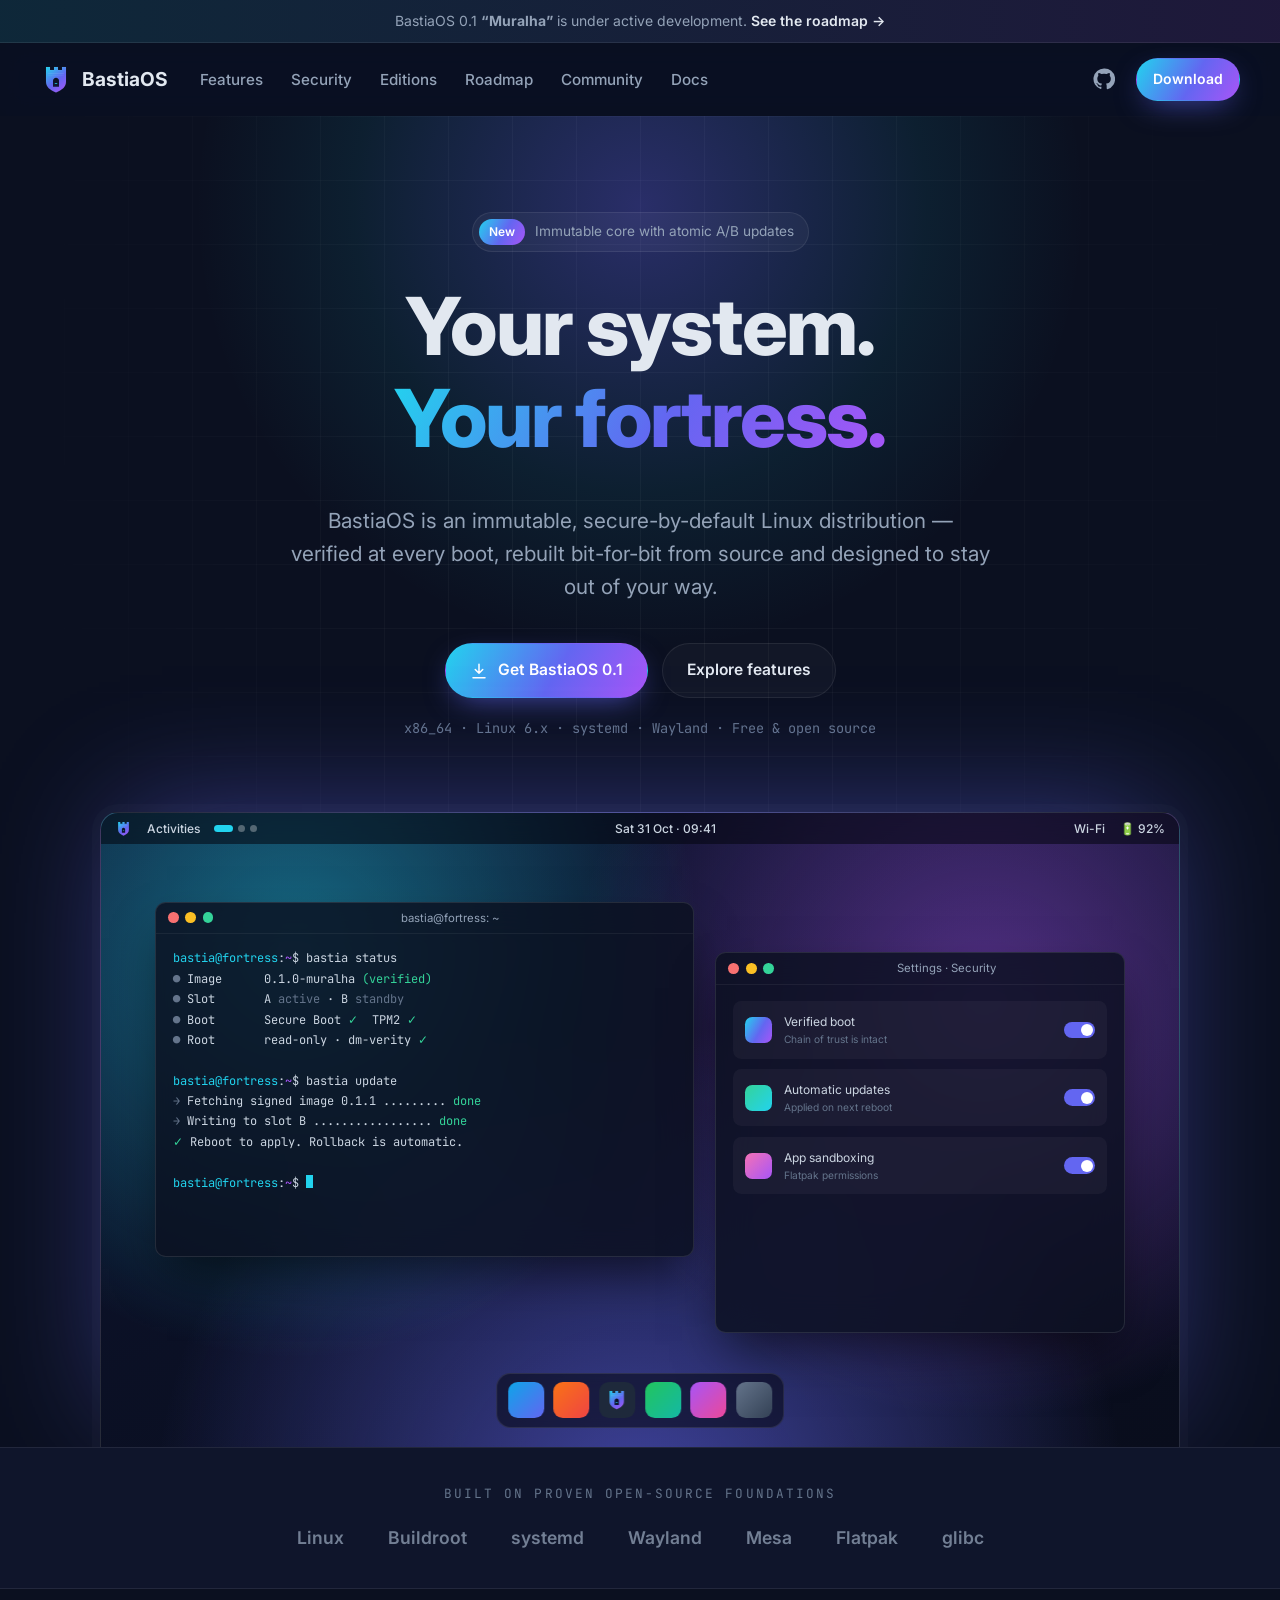
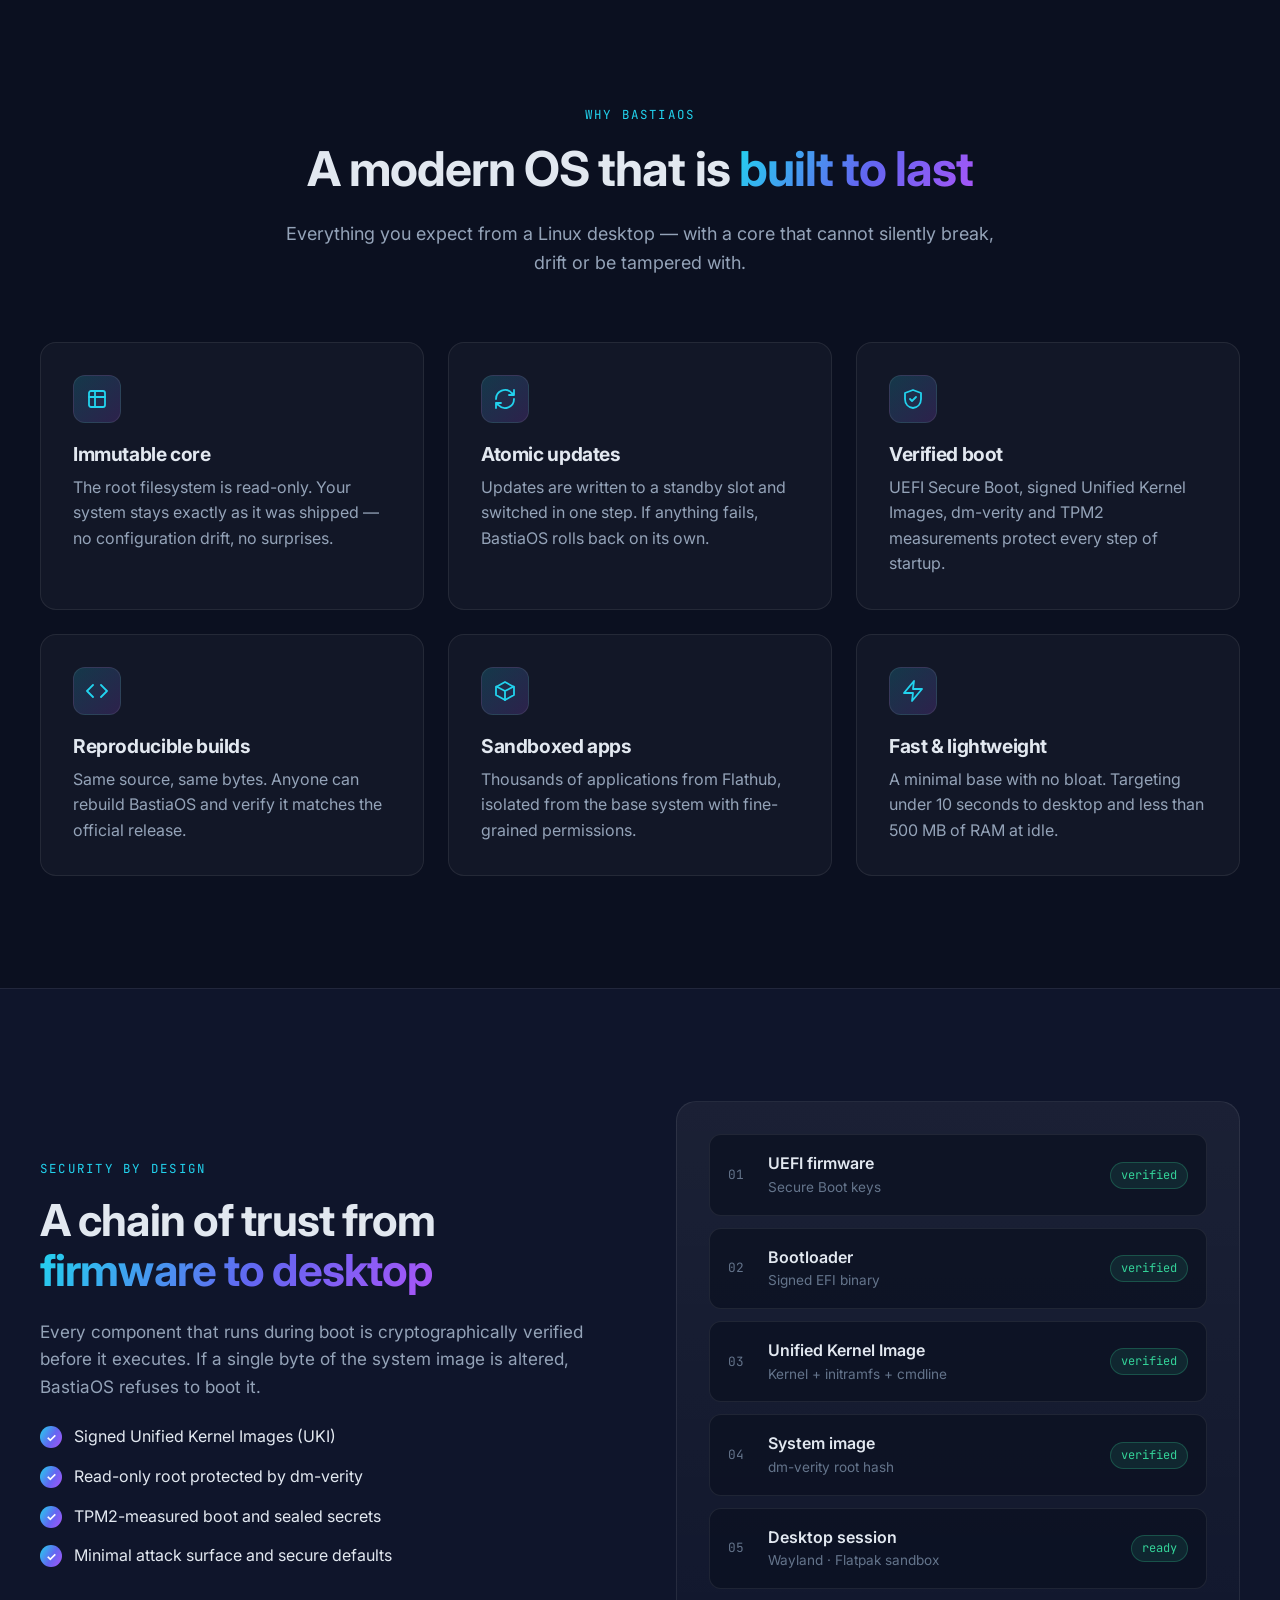
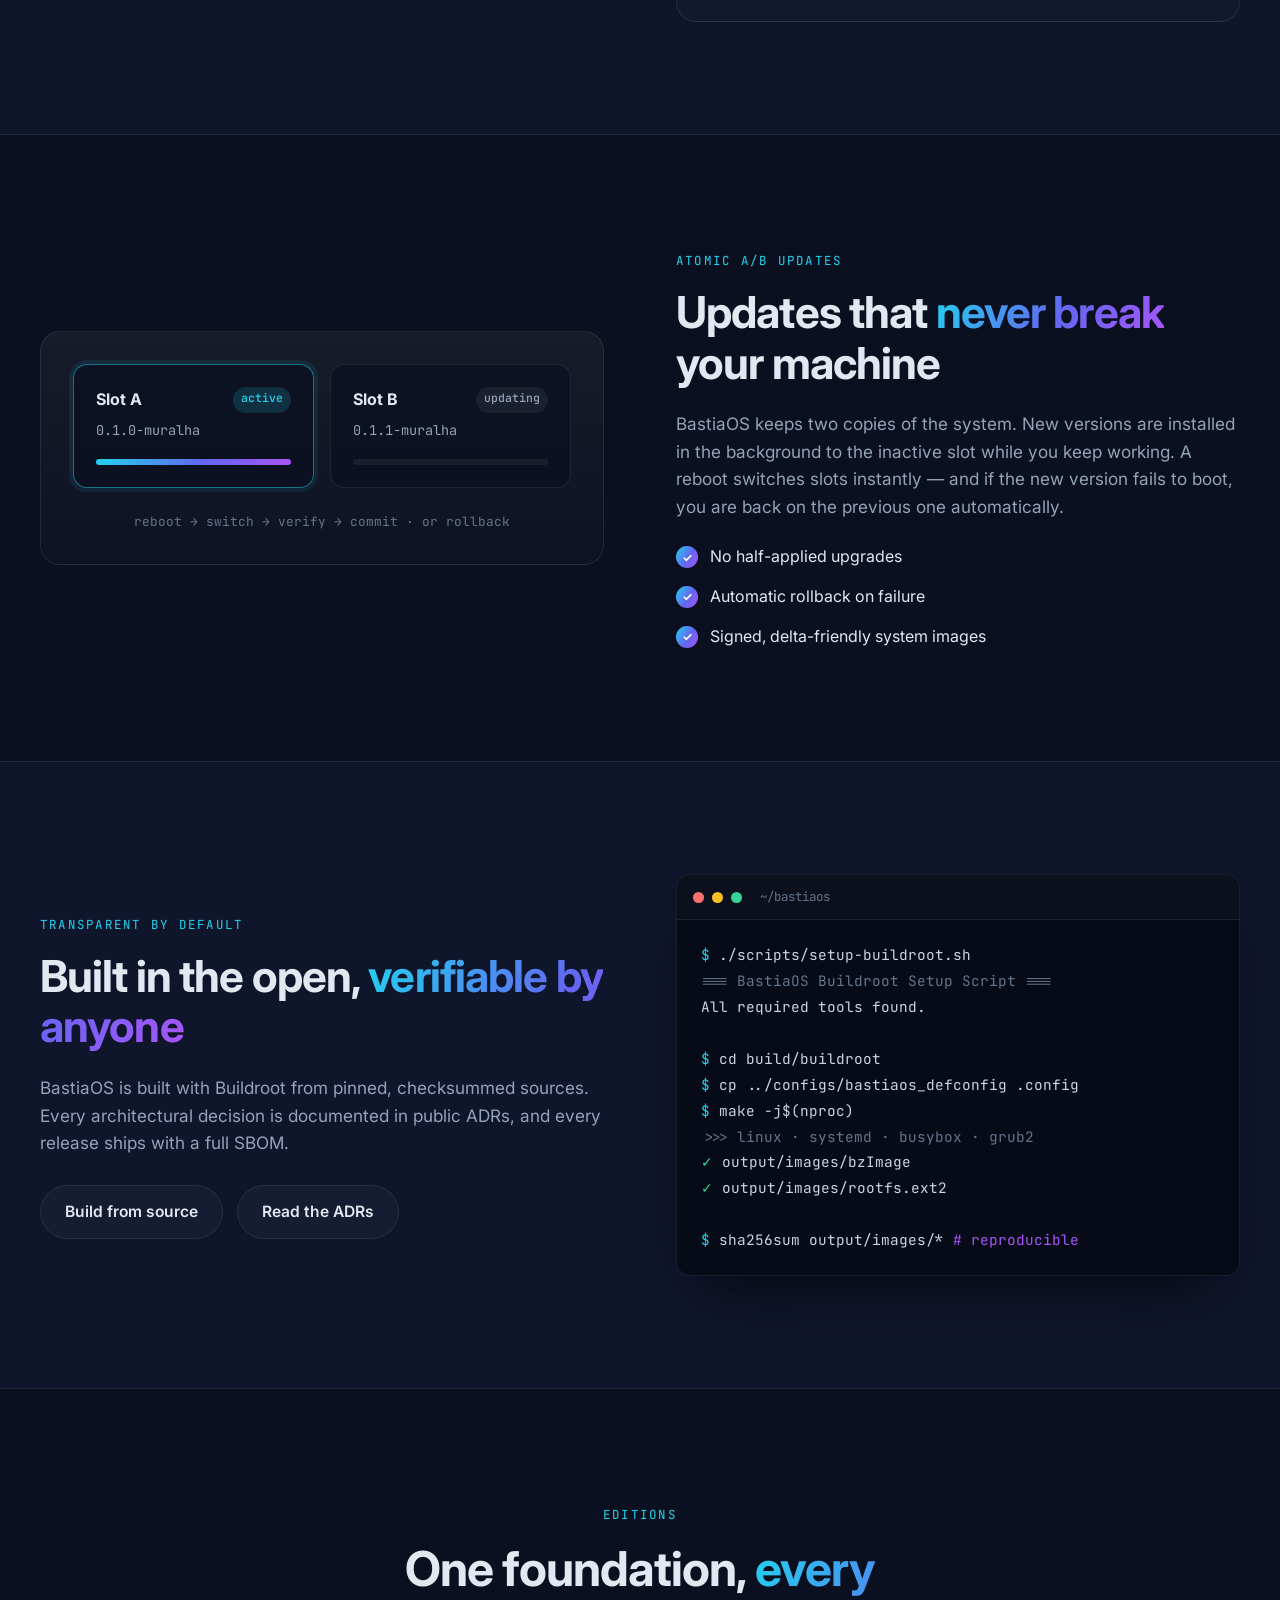
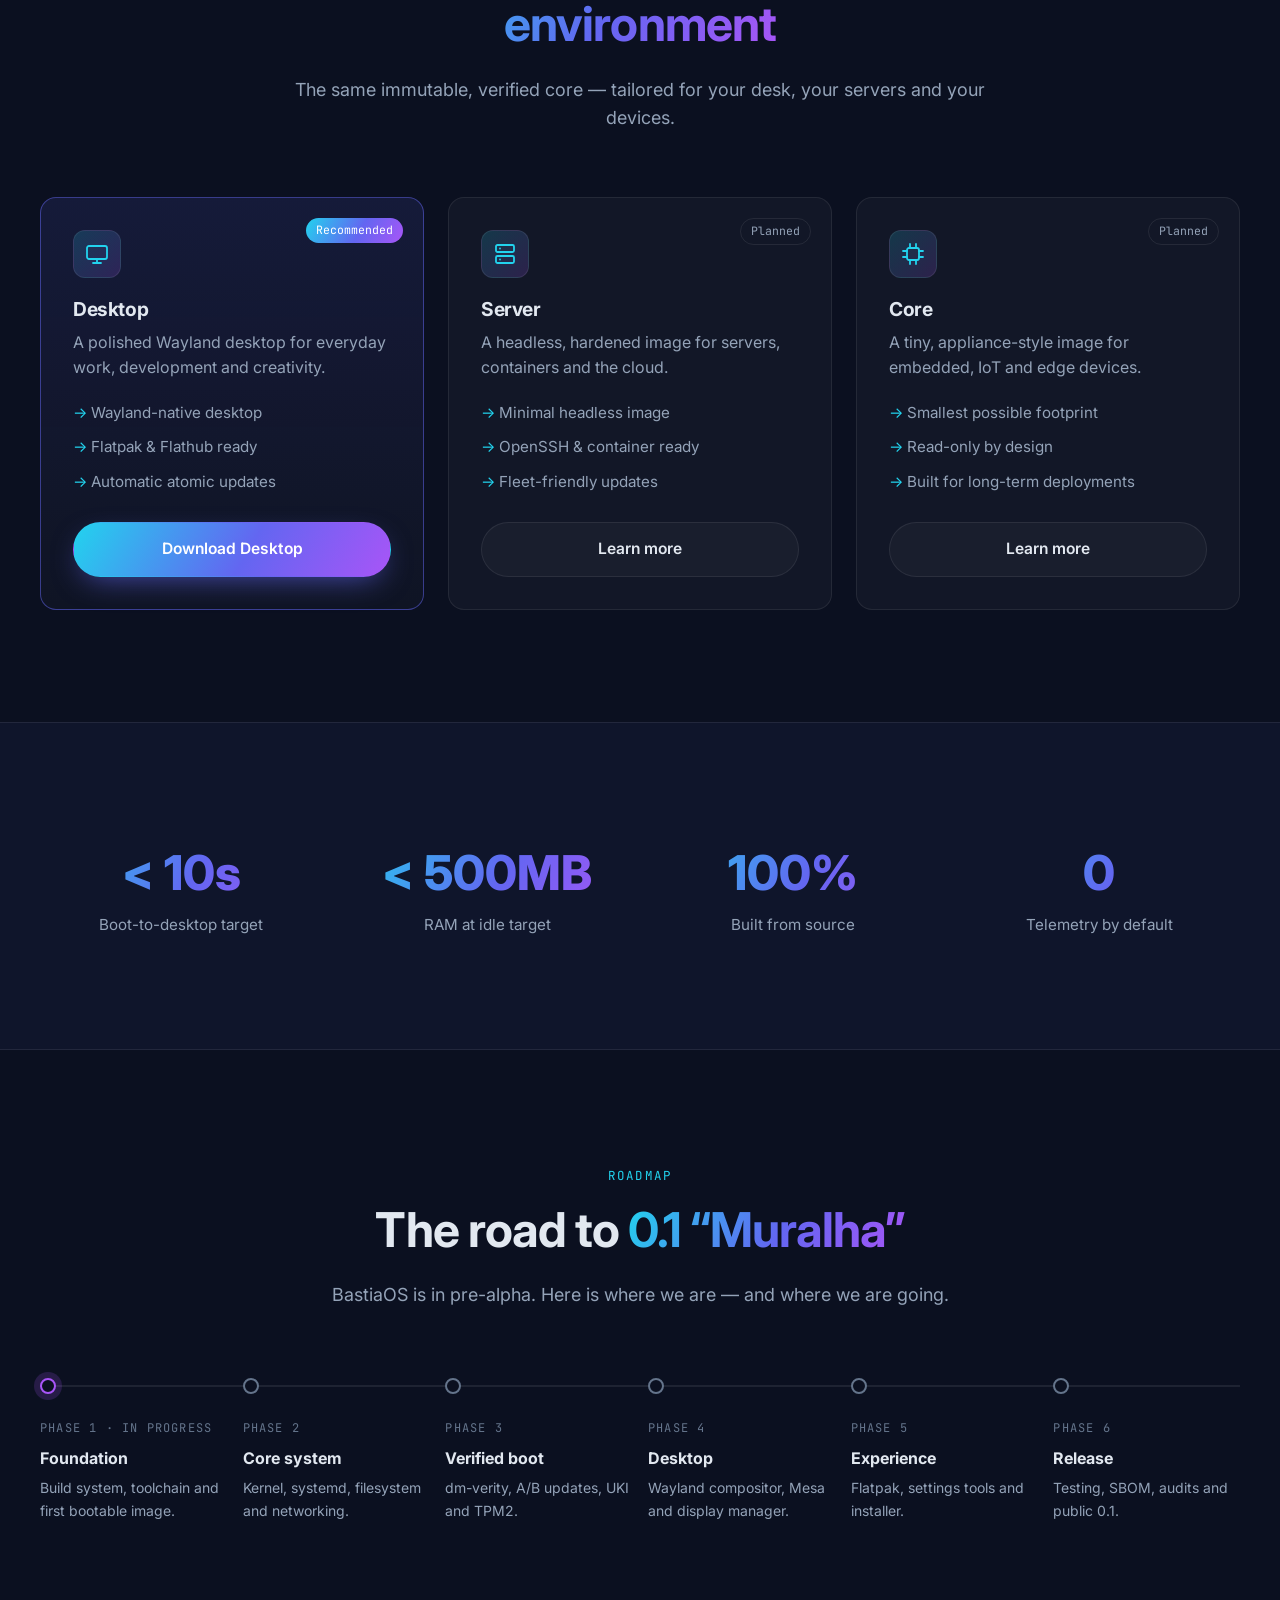
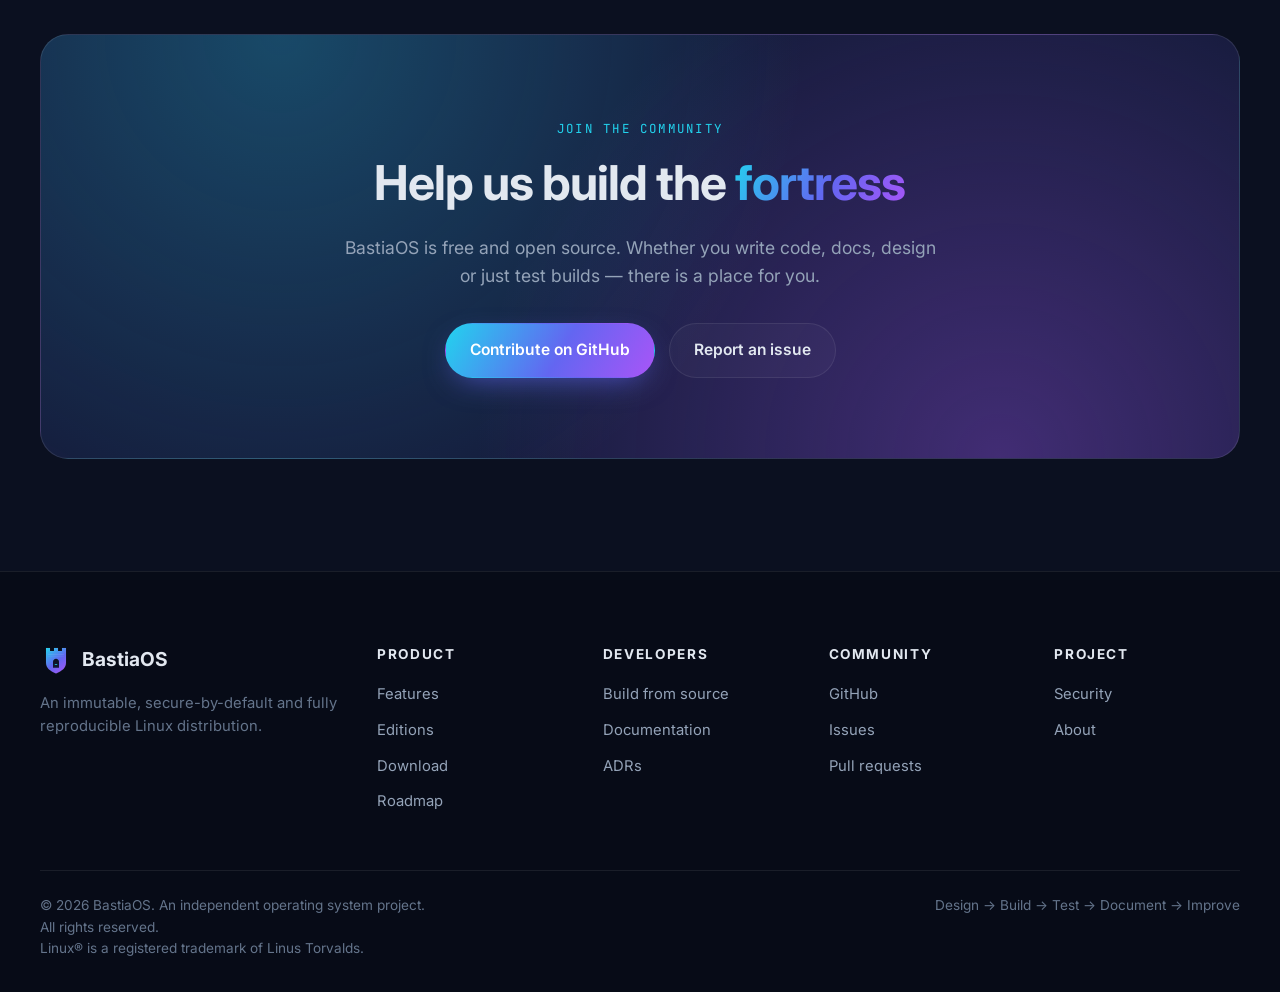
==== commit ef4652d9: "chore: update footer copyright notice" ====
--- a/index.html
+++ b/index.html
@@ -316,7 +316,7 @@
         <div><h5>Project</h5><ul><li><a href="#security">Security</a></li><li><a href="https://github.com/LeooMatheuss/bastiaos/blob/main/README.md" target="_blank" rel="noopener">About</a></li></ul></div>
       </div>
       <div class="footer-bottom">
-        <span>© <span id="year">2026</span> The BastiaOS Project. Linux® is a registered trademark of Linus Torvalds.</span>
+        <span>© <span id="year">2026</span> BastiaOS. An independent operating system project.<br>All rights reserved.<br>Linux® is a registered trademark of Linus Torvalds.</span>
         <span>Design → Build → Test → Document → Improve</span>
       </div>
     </div>
